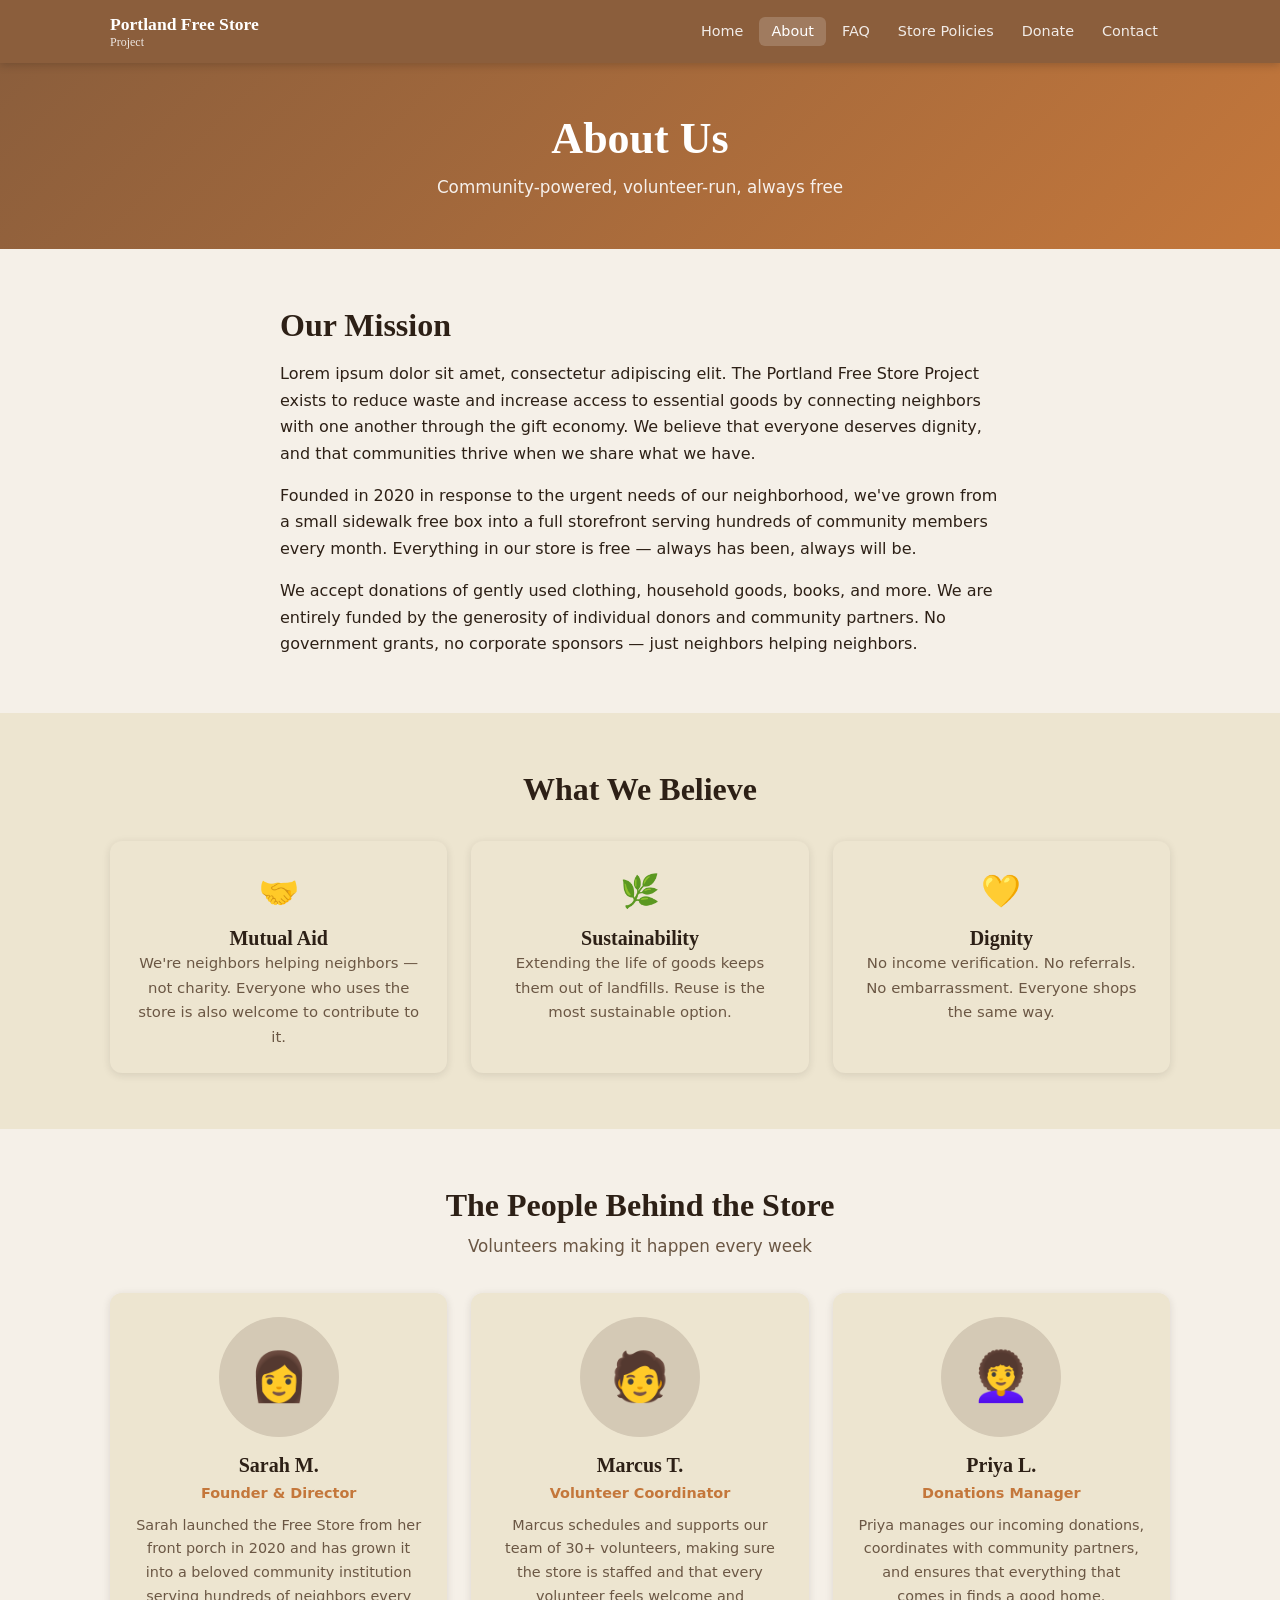
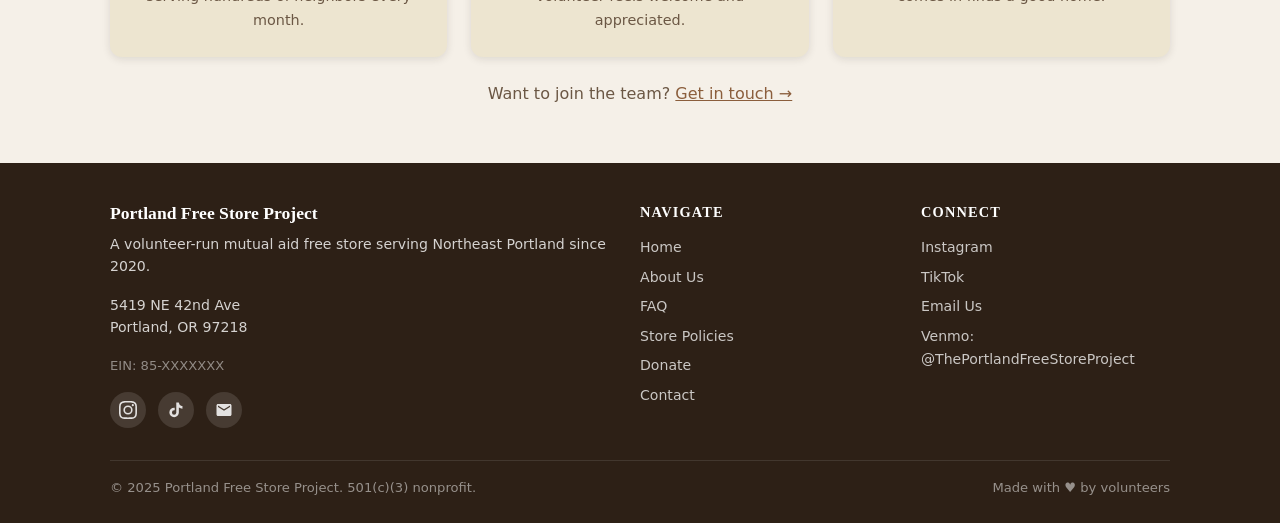
==== about.html @ 051ecac0 "Initial site mockup for Portland Free Store Project Earth tone redesign with carousel homepage, FAQ " ====
<!DOCTYPE html>
<html lang="en">
<head>
  <meta charset="UTF-8">
  <meta name="viewport" content="width=device-width, initial-scale=1.0">
  <title>About — Portland Free Store Project</title>
  <meta name="description" content="Learn about the Portland Free Store Project, our mission, and the volunteers who make it happen.">
  <link rel="stylesheet" href="css/style.css">
</head>
<body>

<a class="skip-link" href="#main">Skip to main content</a>

<nav class="site-nav" aria-label="Main navigation">
  <div class="nav-inner">
    <a href="index.html" class="nav-logo">
      Portland Free Store
      <span>Project</span>
    </a>
    <button class="nav-hamburger" aria-label="Toggle menu" aria-expanded="false">
      <span></span><span></span><span></span>
    </button>
    <ul class="nav-links" role="list">
      <li><a href="index.html">Home</a></li>
      <li><a href="about.html">About</a></li>
      <li><a href="faq.html">FAQ</a></li>
      <li><a href="store-policies.html">Store Policies</a></li>
      <li><a href="donate.html">Donate</a></li>
      <li><a href="contact.html">Contact</a></li>
    </ul>
  </div>
</nav>

<main id="main">

  <div class="page-hero">
    <div class="container">
      <h1>About Us</h1>
      <p>Community-powered, volunteer-run, always free</p>
    </div>
  </div>

  <!-- ─── Mission ──────────────────────────────────────── -->
  <section class="section">
    <div class="container" style="max-width:760px">
      <h2 style="margin-bottom:1rem">Our Mission</h2>
      <!-- TODO: Replace with mission statement -->
      <p>Lorem ipsum dolor sit amet, consectetur adipiscing elit. The Portland Free Store Project exists to reduce waste and increase access to essential goods by connecting neighbors with one another through the gift economy. We believe that everyone deserves dignity, and that communities thrive when we share what we have.</p>
      <p>Founded in 2020 in response to the urgent needs of our neighborhood, we've grown from a small sidewalk free box into a full storefront serving hundreds of community members every month. Everything in our store is free — always has been, always will be.</p>
      <p>We accept donations of gently used clothing, household goods, books, and more. We are entirely funded by the generosity of individual donors and community partners. No government grants, no corporate sponsors — just neighbors helping neighbors.</p>
      <!-- END TODO -->
    </div>
  </section>

  <!-- ─── Values ───────────────────────────────────────── -->
  <section class="section section-alt">
    <div class="container">
      <div class="section-heading">
        <h2>What We Believe</h2>
      </div>
      <div class="grid-3">
        <div class="card text-center">
          <div style="font-size:2rem;margin-bottom:0.5rem">🤝</div>
          <h3>Mutual Aid</h3>
          <p style="color:var(--color-muted);font-size:0.93rem">We're neighbors helping neighbors — not charity. Everyone who uses the store is also welcome to contribute to it.</p>
        </div>
        <div class="card text-center">
          <div style="font-size:2rem;margin-bottom:0.5rem">🌿</div>
          <h3>Sustainability</h3>
          <p style="color:var(--color-muted);font-size:0.93rem">Extending the life of goods keeps them out of landfills. Reuse is the most sustainable option.</p>
        </div>
        <div class="card text-center">
          <div style="font-size:2rem;margin-bottom:0.5rem">💛</div>
          <h3>Dignity</h3>
          <p style="color:var(--color-muted);font-size:0.93rem">No income verification. No referrals. No embarrassment. Everyone shops the same way.</p>
        </div>
      </div>
    </div>
  </section>

  <!-- ─── Team ──────────────────────────────────────────── -->
  <section class="section">
    <div class="container">
      <div class="section-heading">
        <h2>The People Behind the Store</h2>
        <p>Volunteers making it happen every week</p>
      </div>
      <div class="grid-3">

        <div class="card team-card">
          <div class="team-photo" aria-hidden="true">👩</div>
          <h3>Sarah M.</h3>
          <p class="role">Founder & Director</p>
          <p>Sarah launched the Free Store from her front porch in 2020 and has grown it into a beloved community institution serving hundreds of neighbors every month.</p>
        </div>

        <div class="card team-card">
          <div class="team-photo" aria-hidden="true">🧑</div>
          <h3>Marcus T.</h3>
          <p class="role">Volunteer Coordinator</p>
          <p>Marcus schedules and supports our team of 30+ volunteers, making sure the store is staffed and that every volunteer feels welcome and appreciated.</p>
        </div>

        <div class="card team-card">
          <div class="team-photo" aria-hidden="true">👩‍🦱</div>
          <h3>Priya L.</h3>
          <p class="role">Donations Manager</p>
          <p>Priya manages our incoming donations, coordinates with community partners, and ensures that everything that comes in finds a good home.</p>
        </div>

      </div>
      <p class="text-center text-muted mt-3">Want to join the team? <a href="contact.html">Get in touch →</a></p>
    </div>
  </section>

</main>

<footer class="site-footer">
  <div class="container">
    <div class="footer-inner">
      <div class="footer-brand">
        <h3>Portland Free Store Project</h3>
        <p>A volunteer-run mutual aid free store serving Northeast Portland since 2020.</p>
        <p style="margin-top:0.5rem">5419 NE 42nd Ave<br>Portland, OR 97218</p>
        <p style="margin-top:0.5rem;font-size:0.82rem;opacity:0.6">EIN: 85-XXXXXXX</p>
        <div class="footer-social">
          <a href="https://www.instagram.com/theportlandfreestoreproject/" target="_blank" rel="noopener" aria-label="Instagram">
            <svg width="18" height="18" viewBox="0 0 24 24" fill="currentColor"><path d="M12 2.163c3.204 0 3.584.012 4.85.07 3.252.148 4.771 1.691 4.919 4.919.058 1.265.069 1.645.069 4.849 0 3.205-.012 3.584-.069 4.849-.149 3.225-1.664 4.771-4.919 4.919-1.266.058-1.644.07-4.85.07-3.204 0-3.584-.012-4.849-.07-3.26-.149-4.771-1.699-4.919-4.92-.058-1.265-.07-1.644-.07-4.849 0-3.204.013-3.583.07-4.849.149-3.227 1.664-4.771 4.919-4.919 1.266-.057 1.645-.069 4.849-.069zM12 0C8.741 0 8.333.014 7.053.072 2.695.272.273 2.69.073 7.052.014 8.333 0 8.741 0 12c0 3.259.014 3.668.072 4.948.2 4.358 2.618 6.78 6.98 6.98C8.333 23.986 8.741 24 12 24c3.259 0 3.668-.014 4.948-.072 4.354-.2 6.782-2.618 6.979-6.98.059-1.28.073-1.689.073-4.948 0-3.259-.014-3.667-.072-4.947-.196-4.354-2.617-6.78-6.979-6.98C15.668.014 15.259 0 12 0zm0 5.838a6.162 6.162 0 1 0 0 12.324 6.162 6.162 0 0 0 0-12.324zM12 16a4 4 0 1 1 0-8 4 4 0 0 1 0 8zm6.406-11.845a1.44 1.44 0 1 0 0 2.881 1.44 1.44 0 0 0 0-2.881z"/></svg>
          </a>
          <a href="https://www.tiktok.com/@theportlandfreestoreproject" target="_blank" rel="noopener" aria-label="TikTok">
            <svg width="18" height="18" viewBox="0 0 24 24" fill="currentColor"><path d="M19.59 6.69a4.83 4.83 0 0 1-3.77-4.25V2h-3.45v13.67a2.89 2.89 0 0 1-2.88 2.5 2.89 2.89 0 0 1-2.89-2.89 2.89 2.89 0 0 1 2.89-2.89c.28 0 .54.04.79.1V9.01a6.33 6.33 0 0 0-.79-.05 6.34 6.34 0 0 0-6.34 6.34 6.34 6.34 0 0 0 6.34 6.34 6.34 6.34 0 0 0 6.33-6.34V8.69a8.18 8.18 0 0 0 4.78 1.52V6.78a4.85 4.85 0 0 1-1.01-.09z"/></svg>
          </a>
          <a href="mailto:portlandfreestoreproject@gmail.com" aria-label="Email us">
            <svg width="18" height="18" viewBox="0 0 24 24" fill="currentColor"><path d="M20 4H4c-1.1 0-2 .9-2 2v12c0 1.1.9 2 2 2h16c1.1 0 2-.9 2-2V6c0-1.1-.9-2-2-2zm0 4l-8 5-8-5V6l8 5 8-5v2z"/></svg>
          </a>
        </div>
      </div>
      <div class="footer-col">
        <h4>Navigate</h4>
        <a href="index.html">Home</a>
        <a href="about.html">About Us</a>
        <a href="faq.html">FAQ</a>
        <a href="store-policies.html">Store Policies</a>
        <a href="donate.html">Donate</a>
        <a href="contact.html">Contact</a>
      </div>
      <div class="footer-col">
        <h4>Connect</h4>
        <a href="https://www.instagram.com/theportlandfreestoreproject/" target="_blank" rel="noopener">Instagram</a>
        <a href="https://www.tiktok.com/@theportlandfreestoreproject" target="_blank" rel="noopener">TikTok</a>
        <a href="mailto:portlandfreestoreproject@gmail.com">Email Us</a>
        <a href="donate.html">Venmo: @ThePortlandFreeStoreProject</a>
      </div>
    </div>
    <div class="footer-bottom">
      <span>© 2025 Portland Free Store Project. 501(c)(3) nonprofit.</span>
      <span>Made with ♥ by volunteers</span>
    </div>
  </div>
</footer>

<script src="js/main.js"></script>
</body>
</html>
---- css/style.css ----
/* ============================================================
   Portland Free Store — Design System
   Earth tone palette, mobile-first, no framework
   ============================================================ */

:root {
  --color-bg:      #f5f0e8;
  --color-surface: #ede5d0;
  --color-primary: #8b5e3c;
  --color-accent:  #c4773b;
  --color-text:    #2d2016;
  --color-muted:   #6b5744;
  --color-sage:    #7a8c6e;
  --color-sage-light: #a8b89a;
  --color-border:  #d4c9b5;

  --font-body: Georgia, 'Times New Roman', serif;
  --font-sans: system-ui, -apple-system, 'Segoe UI', sans-serif;

  --radius: 6px;
  --radius-lg: 12px;
  --shadow: 0 2px 8px rgba(45,32,22,0.12);
  --shadow-lg: 0 4px 20px rgba(45,32,22,0.18);

  --container: 1100px;
  --gap: 1.5rem;
}

/* ─── Reset ─────────────────────────────────────────────── */
*, *::before, *::after { box-sizing: border-box; margin: 0; padding: 0; }
html { font-size: 16px; scroll-behavior: smooth; }
body {
  font-family: var(--font-sans);
  background: var(--color-bg);
  color: var(--color-text);
  line-height: 1.65;
  min-height: 100vh;
  display: flex;
  flex-direction: column;
}
img { max-width: 100%; display: block; }
a { color: var(--color-primary); text-decoration: underline; }
a:hover { color: var(--color-accent); }
ul { list-style: none; }

/* ─── Layout ─────────────────────────────────────────────── */
.container {
  width: 100%;
  max-width: var(--container);
  margin-inline: auto;
  padding-inline: 1.25rem;
}
.grid-2 { display: grid; gap: var(--gap); }
.grid-3 { display: grid; gap: var(--gap); }
@media (min-width: 768px) {
  .grid-2 { grid-template-columns: 1fr 1fr; }
  .grid-3 { grid-template-columns: repeat(3, 1fr); }
}

main { flex: 1; }

/* ─── Typography ─────────────────────────────────────────── */
h1, h2, h3, h4 {
  font-family: var(--font-body);
  font-weight: 700;
  line-height: 1.25;
  color: var(--color-text);
}
h1 { font-size: clamp(1.9rem, 4vw, 2.75rem); }
h2 { font-size: clamp(1.4rem, 3vw, 2rem); }
h3 { font-size: 1.25rem; }
h4 { font-size: 1.05rem; }
p { margin-bottom: 1rem; }
p:last-child { margin-bottom: 0; }

.section-heading {
  text-align: center;
  margin-bottom: 2rem;
}
.section-heading h2 { margin-bottom: 0.5rem; }
.section-heading p  { color: var(--color-muted); font-size: 1.05rem; }

/* ─── Buttons ────────────────────────────────────────────── */
.btn {
  display: inline-block;
  padding: 0.65rem 1.5rem;
  border-radius: var(--radius);
  font-family: var(--font-sans);
  font-size: 0.95rem;
  font-weight: 600;
  text-decoration: none;
  cursor: pointer;
  border: 2px solid transparent;
  transition: background 0.2s, color 0.2s, border-color 0.2s;
}
.btn-primary {
  background: var(--color-primary);
  color: #fff;
}
.btn-primary:hover {
  background: var(--color-accent);
  color: #fff;
}
.btn-outline {
  background: transparent;
  color: var(--color-primary);
  border-color: var(--color-primary);
}
.btn-outline:hover {
  background: var(--color-primary);
  color: #fff;
}
.btn-sage {
  background: var(--color-sage);
  color: #fff;
}
.btn-sage:hover {
  background: #5e6e55;
  color: #fff;
}

/* ─── Card ───────────────────────────────────────────────── */
.card {
  background: var(--color-surface);
  border-radius: var(--radius-lg);
  padding: 1.5rem;
  box-shadow: var(--shadow);
}

/* ─── Section spacing ────────────────────────────────────── */
.section { padding: 3.5rem 0; }
.section-alt { background: var(--color-surface); }

/* ─── Navigation ─────────────────────────────────────────── */
.site-nav {
  background: var(--color-primary);
  position: sticky;
  top: 0;
  z-index: 100;
  box-shadow: 0 2px 8px rgba(45,32,22,0.25);
}
.nav-inner {
  display: flex;
  align-items: center;
  justify-content: space-between;
  padding: 0.85rem 1.25rem;
  max-width: var(--container);
  margin-inline: auto;
}
.nav-logo {
  font-family: var(--font-body);
  font-size: 1.1rem;
  font-weight: 700;
  color: #fff;
  text-decoration: none;
  line-height: 1.2;
}
.nav-logo span { display: block; font-size: 0.75rem; font-weight: 400; opacity: 0.85; }
.nav-links {
  display: flex;
  gap: 0.25rem;
  align-items: center;
}
.nav-links a {
  color: rgba(255,255,255,0.88);
  text-decoration: none;
  padding: 0.4rem 0.75rem;
  border-radius: var(--radius);
  font-size: 0.9rem;
  transition: background 0.15s, color 0.15s;
}
.nav-links a:hover,
.nav-links a.active {
  background: rgba(255,255,255,0.18);
  color: #fff;
}
.nav-hamburger {
  display: none;
  background: none;
  border: none;
  cursor: pointer;
  padding: 0.25rem;
  flex-direction: column;
  gap: 5px;
}
.nav-hamburger span {
  display: block;
  width: 24px;
  height: 2px;
  background: #fff;
  border-radius: 2px;
  transition: transform 0.2s, opacity 0.2s;
}
.nav-hamburger.open span:nth-child(1) { transform: translateY(7px) rotate(45deg); }
.nav-hamburger.open span:nth-child(2) { opacity: 0; }
.nav-hamburger.open span:nth-child(3) { transform: translateY(-7px) rotate(-45deg); }

@media (max-width: 767px) {
  .nav-hamburger { display: flex; }
  .nav-links {
    display: none;
    flex-direction: column;
    align-items: flex-start;
    gap: 0;
    position: absolute;
    top: 100%;
    left: 0; right: 0;
    background: var(--color-primary);
    padding: 0.5rem 1.25rem 1rem;
    border-top: 1px solid rgba(255,255,255,0.15);
  }
  .nav-links.open { display: flex; }
  .nav-links a { padding: 0.6rem 0.75rem; width: 100%; }
}

/* ─── Hero Carousel ──────────────────────────────────────── */
.carousel {
  position: relative;
  overflow: hidden;
  background: var(--color-surface);
  min-height: 420px;
}
.carousel-track {
  display: flex;
  transition: transform 0.5s ease;
  height: 100%;
}
.carousel-slide {
  min-width: 100%;
  position: relative;
  min-height: 420px;
  display: flex;
  align-items: center;
  justify-content: center;
}
.carousel-slide .slide-bg {
  position: absolute;
  inset: 0;
  background-size: cover;
  background-position: center;
}
.carousel-slide .slide-content {
  position: relative;
  z-index: 2;
  text-align: center;
  padding: 2rem 1.5rem;
  max-width: 640px;
  color: #fff;
  text-shadow: 0 1px 4px rgba(0,0,0,0.5);
}
.carousel-slide .slide-content h1 { color: #fff; margin-bottom: 0.75rem; }
.carousel-slide .slide-content p  { font-size: 1.1rem; margin-bottom: 1.25rem; opacity: 0.95; }
.carousel-btn {
  position: absolute;
  top: 50%;
  transform: translateY(-50%);
  background: rgba(255,255,255,0.25);
  border: none;
  color: #fff;
  font-size: 1.5rem;
  width: 44px;
  height: 44px;
  border-radius: 50%;
  cursor: pointer;
  backdrop-filter: blur(4px);
  transition: background 0.2s;
  z-index: 10;
  display: flex;
  align-items: center;
  justify-content: center;
}
.carousel-btn:hover { background: rgba(255,255,255,0.45); }
.carousel-btn.prev { left: 1rem; }
.carousel-btn.next { right: 1rem; }
.carousel-dots {
  position: absolute;
  bottom: 1rem;
  left: 50%;
  transform: translateX(-50%);
  display: flex;
  gap: 0.5rem;
  z-index: 10;
}
.carousel-dot {
  width: 10px;
  height: 10px;
  border-radius: 50%;
  background: rgba(255,255,255,0.5);
  border: none;
  cursor: pointer;
  transition: background 0.2s, transform 0.2s;
}
.carousel-dot.active {
  background: #fff;
  transform: scale(1.2);
}

/* Slide background gradients (placeholder images) */
.slide-bg-1 { background: linear-gradient(135deg, #8b5e3c 0%, #c4773b 40%, #7a8c6e 100%); }
.slide-bg-2 { background: linear-gradient(135deg, #7a8c6e 0%, #8b5e3c 60%, #c4773b 100%); }
.slide-bg-3 { background: linear-gradient(135deg, #c4773b 0%, #6b5744 50%, #8b5e3c 100%); }
.slide-bg-4 { background: linear-gradient(135deg, #6b5744 0%, #7a8c6e 50%, #c4773b 100%); }

/* ─── Hours ──────────────────────────────────────────────── */
.hours-table { width: 100%; border-collapse: collapse; }
.hours-table tr:not(:last-child) td { border-bottom: 1px solid var(--color-border); }
.hours-table td { padding: 0.55rem 0; }
.hours-table td:last-child { text-align: right; font-weight: 600; color: var(--color-primary); }

/* ─── Email Signup ───────────────────────────────────────── */
.email-signup { text-align: center; }
.email-signup form {
  display: flex;
  gap: 0.5rem;
  max-width: 440px;
  margin: 1.25rem auto 0;
}
.email-signup input[type="email"] {
  flex: 1;
  padding: 0.65rem 1rem;
  border: 2px solid var(--color-border);
  border-radius: var(--radius);
  background: #fff;
  font-size: 0.95rem;
  color: var(--color-text);
}
.email-signup input[type="email"]:focus {
  outline: none;
  border-color: var(--color-primary);
}
@media (max-width: 480px) {
  .email-signup form { flex-direction: column; }
}

/* ─── Social Section ─────────────────────────────────────── */
.social-section { text-align: center; }
.social-embeds {
  display: grid;
  gap: var(--gap);
  margin-top: 2rem;
}
@media (min-width: 768px) {
  .social-embeds { grid-template-columns: 1fr 1fr; }
}
.social-embed-card {
  background: var(--color-surface);
  border-radius: var(--radius-lg);
  padding: 1.5rem;
  box-shadow: var(--shadow);
}
.social-embed-card h3 {
  display: flex;
  align-items: center;
  gap: 0.5rem;
  margin-bottom: 1rem;
}
.social-placeholder {
  background: var(--color-border);
  border-radius: var(--radius);
  min-height: 300px;
  display: flex;
  flex-direction: column;
  align-items: center;
  justify-content: center;
  gap: 0.75rem;
  color: var(--color-muted);
  font-size: 0.95rem;
}
.social-placeholder .icon { font-size: 2.5rem; }

/* ─── Team Cards ─────────────────────────────────────────── */
.team-card { text-align: center; }
.team-photo {
  width: 120px;
  height: 120px;
  border-radius: 50%;
  margin: 0 auto 1rem;
  background: var(--color-border);
  display: flex;
  align-items: center;
  justify-content: center;
  font-size: 3rem;
  overflow: hidden;
}
.team-card h3 { margin-bottom: 0.25rem; }
.team-card .role {
  color: var(--color-accent);
  font-size: 0.9rem;
  font-weight: 600;
  margin-bottom: 0.5rem;
}
.team-card p { font-size: 0.9rem; color: var(--color-muted); }

/* ─── FAQ Accordion ──────────────────────────────────────── */
.accordion-item {
  border: 1px solid var(--color-border);
  border-radius: var(--radius);
  margin-bottom: 0.5rem;
  overflow: hidden;
}
.accordion-trigger {
  width: 100%;
  display: flex;
  align-items: center;
  justify-content: space-between;
  padding: 1rem 1.25rem;
  background: var(--color-surface);
  border: none;
  cursor: pointer;
  font-size: 0.95rem;
  font-weight: 600;
  color: var(--color-text);
  text-align: left;
  gap: 1rem;
  transition: background 0.15s;
}
.accordion-trigger:hover { background: var(--color-border); }
.accordion-trigger[aria-expanded="true"] { background: var(--color-border); }
.accordion-icon {
  flex-shrink: 0;
  width: 20px;
  height: 20px;
  border-radius: 50%;
  background: var(--color-primary);
  color: #fff;
  font-size: 1rem;
  display: flex;
  align-items: center;
  justify-content: center;
  line-height: 1;
  transition: transform 0.2s;
}
.accordion-trigger[aria-expanded="true"] .accordion-icon { transform: rotate(45deg); }
.accordion-body {
  max-height: 0;
  overflow: hidden;
  transition: max-height 0.3s ease, padding 0.3s;
  background: #fff;
}
.accordion-body.open { max-height: 600px; }
.accordion-body-inner { padding: 1rem 1.25rem; font-size: 0.95rem; color: var(--color-muted); line-height: 1.7; }

/* ─── Donate / Thermometer ───────────────────────────────── */
.thermometer-widget {
  max-width: 480px;
  margin: 0 auto 2rem;
  text-align: center;
}
.thermo-labels {
  display: flex;
  justify-content: space-between;
  font-size: 0.85rem;
  color: var(--color-muted);
  margin-bottom: 0.5rem;
}
.thermo-track {
  background: var(--color-border);
  border-radius: 999px;
  height: 28px;
  overflow: hidden;
  position: relative;
}
.thermo-fill {
  height: 100%;
  border-radius: 999px;
  background: linear-gradient(90deg, var(--color-sage) 0%, var(--color-accent) 100%);
  width: 0%;
  transition: width 1.2s cubic-bezier(0.22,1,0.36,1);
}
.thermo-amount {
  font-size: 1.5rem;
  font-weight: 700;
  color: var(--color-primary);
  margin-top: 0.75rem;
}
.thermo-amount span { font-size: 0.9rem; color: var(--color-muted); font-weight: 400; }

.donation-amounts {
  display: flex;
  flex-wrap: wrap;
  gap: 0.5rem;
  justify-content: center;
  margin: 1.25rem 0;
}
.amount-btn {
  padding: 0.55rem 1.25rem;
  border: 2px solid var(--color-border);
  border-radius: var(--radius);
  background: #fff;
  font-size: 0.95rem;
  font-weight: 600;
  cursor: pointer;
  color: var(--color-text);
  transition: border-color 0.15s, background 0.15s;
}
.amount-btn:hover,
.amount-btn.selected {
  border-color: var(--color-primary);
  background: var(--color-surface);
  color: var(--color-primary);
}
.frequency-toggle {
  display: flex;
  border: 2px solid var(--color-border);
  border-radius: var(--radius);
  overflow: hidden;
  width: fit-content;
  margin: 0 auto 1.5rem;
}
.freq-btn {
  padding: 0.5rem 1.25rem;
  border: none;
  background: #fff;
  font-size: 0.9rem;
  cursor: pointer;
  color: var(--color-muted);
  transition: background 0.15s, color 0.15s;
}
.freq-btn.active {
  background: var(--color-primary);
  color: #fff;
}

.venmo-box {
  background: var(--color-surface);
  border: 2px solid var(--color-border);
  border-radius: var(--radius-lg);
  padding: 1.25rem;
  text-align: center;
  margin-bottom: 1.5rem;
}
.venmo-handle {
  font-size: 1.4rem;
  font-weight: 700;
  color: var(--color-primary);
  font-family: var(--font-body);
}

/* ─── Contact Form ───────────────────────────────────────── */
.contact-form { max-width: 560px; }
.form-group { margin-bottom: 1.25rem; }
.form-group label {
  display: block;
  font-size: 0.9rem;
  font-weight: 600;
  margin-bottom: 0.35rem;
  color: var(--color-text);
}
.form-group input,
.form-group textarea {
  width: 100%;
  padding: 0.7rem 1rem;
  border: 2px solid var(--color-border);
  border-radius: var(--radius);
  background: #fff;
  font-size: 0.95rem;
  color: var(--color-text);
  font-family: var(--font-sans);
  transition: border-color 0.15s;
}
.form-group input:focus,
.form-group textarea:focus {
  outline: none;
  border-color: var(--color-primary);
}
.form-group textarea { min-height: 140px; resize: vertical; }
.map-embed {
  border-radius: var(--radius-lg);
  overflow: hidden;
  box-shadow: var(--shadow);
}
.map-embed iframe { display: block; width: 100%; height: 300px; border: 0; }

/* ─── Store Policies ─────────────────────────────────────── */
.policy-section { margin-bottom: 2rem; }
.policy-section h3 {
  color: var(--color-primary);
  margin-bottom: 0.75rem;
  padding-bottom: 0.5rem;
  border-bottom: 2px solid var(--color-border);
}
.policy-list {
  list-style: disc;
  padding-left: 1.5rem;
}
.policy-list li { margin-bottom: 0.4rem; font-size: 0.95rem; line-height: 1.6; }

/* ─── Footer ─────────────────────────────────────────────── */
.site-footer {
  background: var(--color-text);
  color: rgba(255,255,255,0.8);
  padding: 2.5rem 0 1.5rem;
  margin-top: auto;
}
.footer-inner {
  display: grid;
  gap: 2rem;
}
@media (min-width: 768px) {
  .footer-inner { grid-template-columns: 2fr 1fr 1fr; }
}
.footer-brand h3 {
  color: #fff;
  font-size: 1.1rem;
  margin-bottom: 0.5rem;
}
.footer-brand p { font-size: 0.88rem; line-height: 1.6; }
.footer-col h4 {
  color: #fff;
  font-size: 0.9rem;
  text-transform: uppercase;
  letter-spacing: 0.08em;
  margin-bottom: 0.75rem;
}
.footer-col a {
  display: block;
  color: rgba(255,255,255,0.75);
  text-decoration: none;
  font-size: 0.88rem;
  padding: 0.2rem 0;
  transition: color 0.15s;
}
.footer-col a:hover { color: #fff; }
.footer-social {
  display: flex;
  gap: 0.75rem;
  margin-top: 1rem;
}
.footer-social a {
  display: flex;
  align-items: center;
  justify-content: center;
  width: 36px;
  height: 36px;
  border-radius: 50%;
  background: rgba(255,255,255,0.12);
  color: rgba(255,255,255,0.85);
  text-decoration: none;
  font-size: 1rem;
  transition: background 0.2s;
}
.footer-social a:hover { background: rgba(255,255,255,0.28); color: #fff; }
.footer-bottom {
  margin-top: 2rem;
  padding-top: 1rem;
  border-top: 1px solid rgba(255,255,255,0.1);
  display: flex;
  flex-wrap: wrap;
  gap: 0.5rem;
  justify-content: space-between;
  font-size: 0.82rem;
  color: rgba(255,255,255,0.5);
}

/* ─── Page hero (inner pages) ────────────────────────────── */
.page-hero {
  background: linear-gradient(135deg, var(--color-primary) 0%, var(--color-accent) 100%);
  color: #fff;
  padding: 3rem 0;
  text-align: center;
}
.page-hero h1 { color: #fff; margin-bottom: 0.5rem; }
.page-hero p  { opacity: 0.9; font-size: 1.05rem; }

/* ─── Utility ────────────────────────────────────────────── */
.text-center { text-align: center; }
.text-muted   { color: var(--color-muted); }
.mt-1 { margin-top: 0.5rem; }
.mt-2 { margin-top: 1rem; }
.mt-3 { margin-top: 1.5rem; }
.mb-2 { margin-bottom: 1rem; }
.mb-3 { margin-bottom: 1.5rem; }
.gap-btns { display: flex; flex-wrap: wrap; gap: 0.75rem; justify-content: center; }

.notice {
  background: #fff8e8;
  border: 1px solid #e6c87a;
  border-radius: var(--radius);
  padding: 0.85rem 1rem;
  font-size: 0.88rem;
  color: #7a5e1a;
}

/* Skip link for accessibility */
.skip-link {
  position: absolute;
  left: -9999px;
  top: 0;
  background: var(--color-primary);
  color: #fff;
  padding: 0.5rem 1rem;
  z-index: 9999;
  border-radius: 0 0 var(--radius) 0;
}
.skip-link:focus { left: 0; }
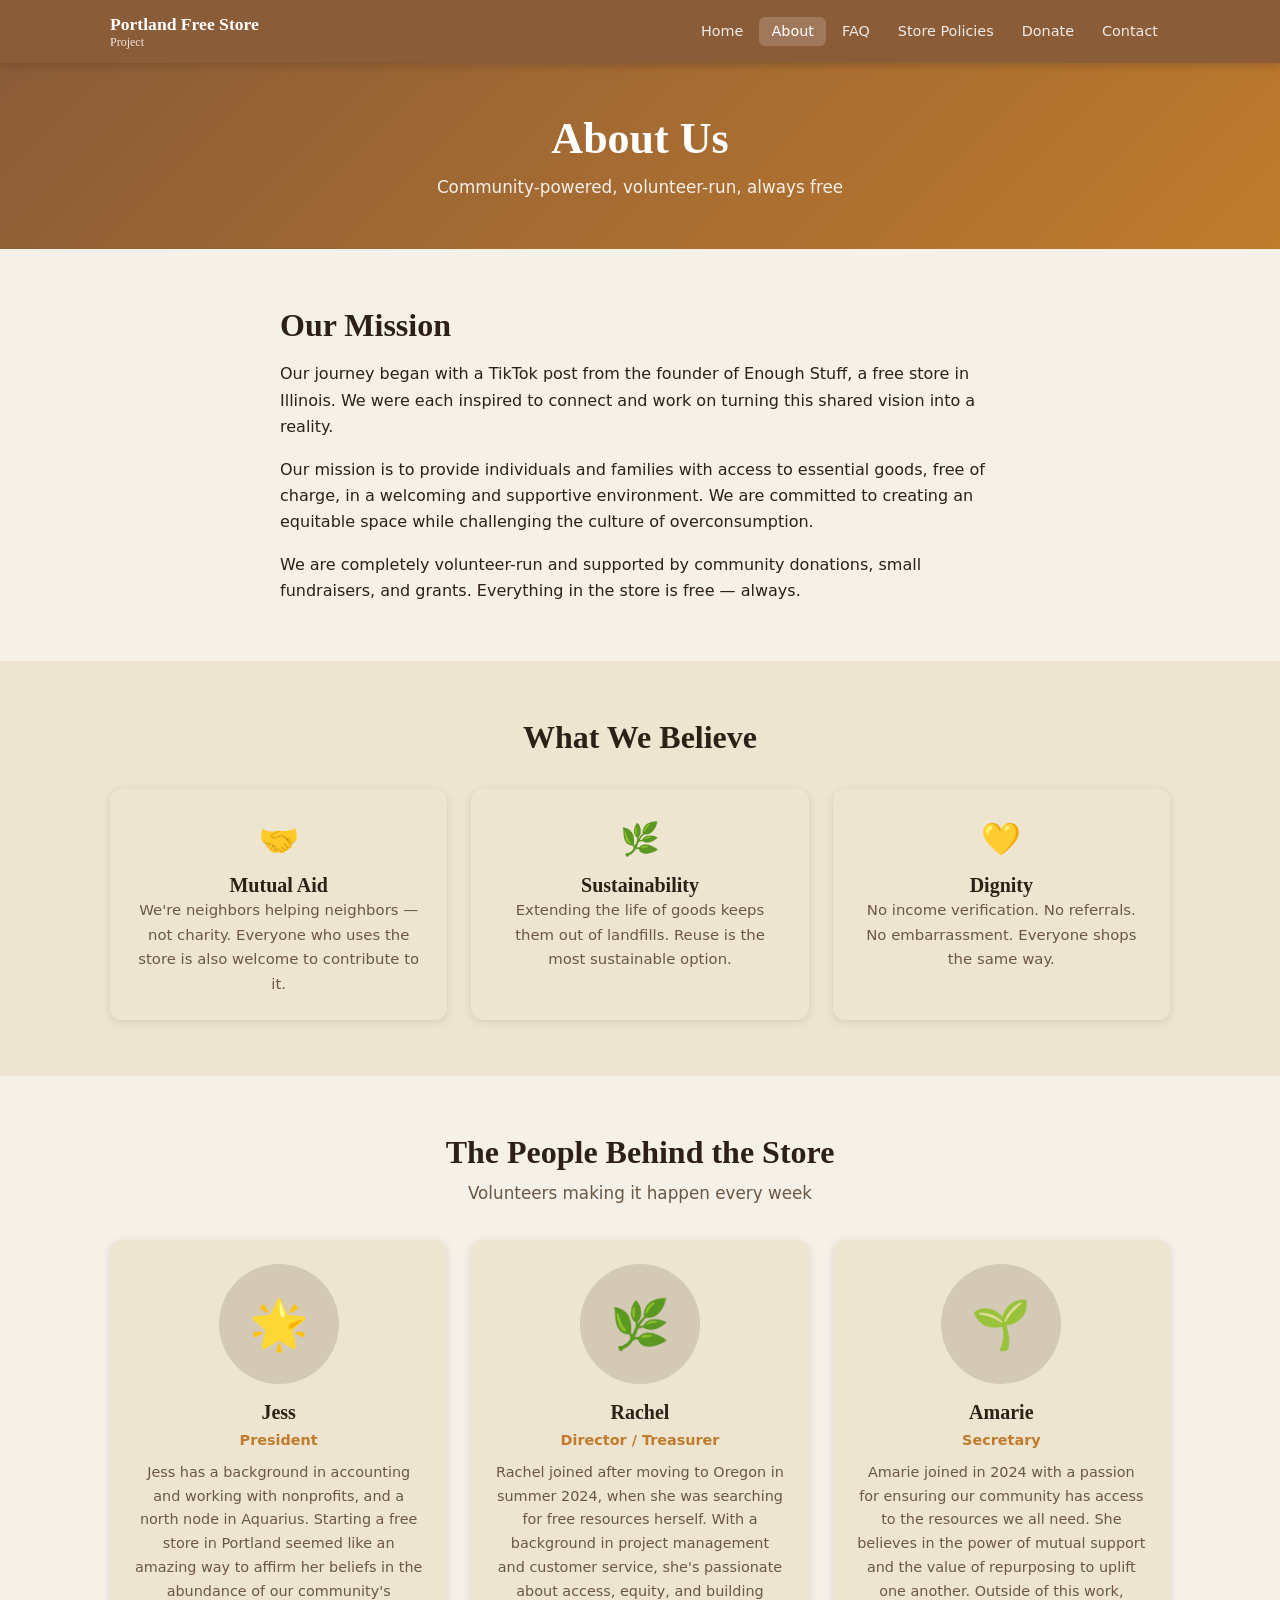
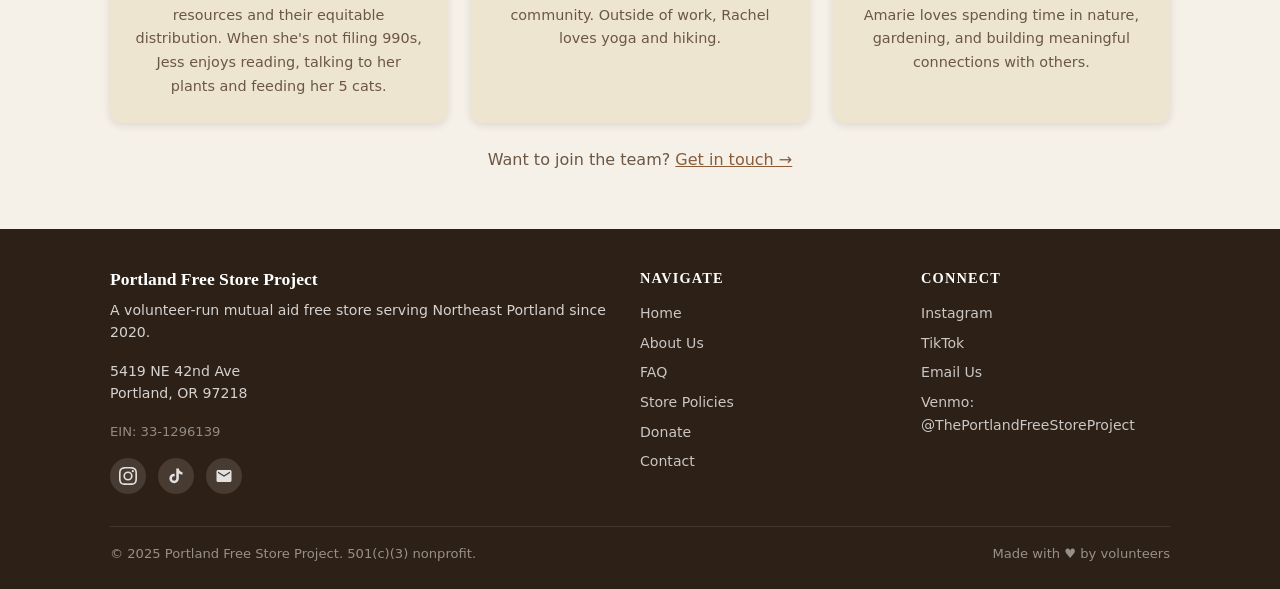
==== commit fc834d0e: "Populate real content from portlandfreestoreproject.org - Real team: Jess (President), Rachel (Direc" ====
--- a/about.html
+++ b/about.html
@@ -44,11 +44,9 @@
   <section class="section">
     <div class="container" style="max-width:760px">
       <h2 style="margin-bottom:1rem">Our Mission</h2>
-      <!-- TODO: Replace with mission statement -->
-      <p>Lorem ipsum dolor sit amet, consectetur adipiscing elit. The Portland Free Store Project exists to reduce waste and increase access to essential goods by connecting neighbors with one another through the gift economy. We believe that everyone deserves dignity, and that communities thrive when we share what we have.</p>
-      <p>Founded in 2020 in response to the urgent needs of our neighborhood, we've grown from a small sidewalk free box into a full storefront serving hundreds of community members every month. Everything in our store is free — always has been, always will be.</p>
-      <p>We accept donations of gently used clothing, household goods, books, and more. We are entirely funded by the generosity of individual donors and community partners. No government grants, no corporate sponsors — just neighbors helping neighbors.</p>
-      <!-- END TODO -->
+      <p>Our journey began with a TikTok post from the founder of Enough Stuff, a free store in Illinois. We were each inspired to connect and work on turning this shared vision into a reality.</p>
+      <p>Our mission is to provide individuals and families with access to essential goods, free of charge, in a welcoming and supportive environment. We are committed to creating an equitable space while challenging the culture of overconsumption.</p>
+      <p>We are completely volunteer-run and supported by community donations, small fundraisers, and grants. Everything in the store is free — always.</p>
     </div>
   </section>
 
@@ -88,24 +86,24 @@
       <div class="grid-3">
 
         <div class="card team-card">
-          <div class="team-photo" aria-hidden="true">👩</div>
-          <h3>Sarah M.</h3>
-          <p class="role">Founder & Director</p>
-          <p>Sarah launched the Free Store from her front porch in 2020 and has grown it into a beloved community institution serving hundreds of neighbors every month.</p>
+          <div class="team-photo" aria-hidden="true">🌟</div>
+          <h3>Jess</h3>
+          <p class="role">President</p>
+          <p>Jess has a background in accounting and working with nonprofits, and a north node in Aquarius. Starting a free store in Portland seemed like an amazing way to affirm her beliefs in the abundance of our community's resources and their equitable distribution. When she's not filing 990s, Jess enjoys reading, talking to her plants and feeding her 5 cats.</p>
         </div>
 
         <div class="card team-card">
-          <div class="team-photo" aria-hidden="true">🧑</div>
-          <h3>Marcus T.</h3>
-          <p class="role">Volunteer Coordinator</p>
-          <p>Marcus schedules and supports our team of 30+ volunteers, making sure the store is staffed and that every volunteer feels welcome and appreciated.</p>
+          <div class="team-photo" aria-hidden="true">🌿</div>
+          <h3>Rachel</h3>
+          <p class="role">Director / Treasurer</p>
+          <p>Rachel joined after moving to Oregon in summer 2024, when she was searching for free resources herself. With a background in project management and customer service, she's passionate about access, equity, and building community. Outside of work, Rachel loves yoga and hiking.</p>
         </div>
 
         <div class="card team-card">
-          <div class="team-photo" aria-hidden="true">👩‍🦱</div>
-          <h3>Priya L.</h3>
-          <p class="role">Donations Manager</p>
-          <p>Priya manages our incoming donations, coordinates with community partners, and ensures that everything that comes in finds a good home.</p>
+          <div class="team-photo" aria-hidden="true">🌱</div>
+          <h3>Amarie</h3>
+          <p class="role">Secretary</p>
+          <p>Amarie joined in 2024 with a passion for ensuring our community has access to the resources we all need. She believes in the power of mutual support and the value of repurposing to uplift one another. Outside of this work, Amarie loves spending time in nature, gardening, and building meaningful connections with others.</p>
         </div>
 
       </div>
@@ -122,7 +120,7 @@
         <h3>Portland Free Store Project</h3>
         <p>A volunteer-run mutual aid free store serving Northeast Portland since 2020.</p>
         <p style="margin-top:0.5rem">5419 NE 42nd Ave<br>Portland, OR 97218</p>
-        <p style="margin-top:0.5rem;font-size:0.82rem;opacity:0.6">EIN: 85-XXXXXXX</p>
+        <p style="margin-top:0.5rem;font-size:0.82rem;opacity:0.6">EIN: 33-1296139</p>
         <div class="footer-social">
           <a href="https://www.instagram.com/theportlandfreestoreproject/" target="_blank" rel="noopener" aria-label="Instagram">
             <svg width="18" height="18" viewBox="0 0 24 24" fill="currentColor"><path d="M12 2.163c3.204 0 3.584.012 4.85.07 3.252.148 4.771 1.691 4.919 4.919.058 1.265.069 1.645.069 4.849 0 3.205-.012 3.584-.069 4.849-.149 3.225-1.664 4.771-4.919 4.919-1.266.058-1.644.07-4.85.07-3.204 0-3.584-.012-4.849-.07-3.26-.149-4.771-1.699-4.919-4.92-.058-1.265-.07-1.644-.07-4.849 0-3.204.013-3.583.07-4.849.149-3.227 1.664-4.771 4.919-4.919 1.266-.057 1.645-.069 4.849-.069zM12 0C8.741 0 8.333.014 7.053.072 2.695.272.273 2.69.073 7.052.014 8.333 0 8.741 0 12c0 3.259.014 3.668.072 4.948.2 4.358 2.618 6.78 6.98 6.98C8.333 23.986 8.741 24 12 24c3.259 0 3.668-.014 4.948-.072 4.354-.2 6.782-2.618 6.979-6.98.059-1.28.073-1.689.073-4.948 0-3.259-.014-3.667-.072-4.947-.196-4.354-2.617-6.78-6.979-6.98C15.668.014 15.259 0 12 0zm0 5.838a6.162 6.162 0 1 0 0 12.324 6.162 6.162 0 0 0 0-12.324zM12 16a4 4 0 1 1 0-8 4 4 0 0 1 0 8zm6.406-11.845a1.44 1.44 0 1 0 0 2.881 1.44 1.44 0 0 0 0-2.881z"/></svg>
@@ -130,7 +128,7 @@
           <a href="https://www.tiktok.com/@theportlandfreestoreproject" target="_blank" rel="noopener" aria-label="TikTok">
             <svg width="18" height="18" viewBox="0 0 24 24" fill="currentColor"><path d="M19.59 6.69a4.83 4.83 0 0 1-3.77-4.25V2h-3.45v13.67a2.89 2.89 0 0 1-2.88 2.5 2.89 2.89 0 0 1-2.89-2.89 2.89 2.89 0 0 1 2.89-2.89c.28 0 .54.04.79.1V9.01a6.33 6.33 0 0 0-.79-.05 6.34 6.34 0 0 0-6.34 6.34 6.34 6.34 0 0 0 6.34 6.34 6.34 6.34 0 0 0 6.33-6.34V8.69a8.18 8.18 0 0 0 4.78 1.52V6.78a4.85 4.85 0 0 1-1.01-.09z"/></svg>
           </a>
-          <a href="mailto:portlandfreestoreproject@gmail.com" aria-label="Email us">
+          <a href="mailto:portlandfreestore@gmail.com" aria-label="Email us">
             <svg width="18" height="18" viewBox="0 0 24 24" fill="currentColor"><path d="M20 4H4c-1.1 0-2 .9-2 2v12c0 1.1.9 2 2 2h16c1.1 0 2-.9 2-2V6c0-1.1-.9-2-2-2zm0 4l-8 5-8-5V6l8 5 8-5v2z"/></svg>
           </a>
         </div>
@@ -148,7 +146,7 @@
         <h4>Connect</h4>
         <a href="https://www.instagram.com/theportlandfreestoreproject/" target="_blank" rel="noopener">Instagram</a>
         <a href="https://www.tiktok.com/@theportlandfreestoreproject" target="_blank" rel="noopener">TikTok</a>
-        <a href="mailto:portlandfreestoreproject@gmail.com">Email Us</a>
+        <a href="mailto:portlandfreestore@gmail.com">Email Us</a>
         <a href="donate.html">Venmo: @ThePortlandFreeStoreProject</a>
       </div>
     </div>
--- a/css/style.css
+++ b/css/style.css
@@ -4,14 +4,15 @@
    ============================================================ */
 
 :root {
-  --color-bg:      #f5f0e8;
-  --color-surface: #ede5d0;
-  --color-primary: #8b5e3c;
-  --color-accent:  #c4773b;
-  --color-text:    #2d2016;
-  --color-muted:   #6b5744;
-  --color-sage:    #7a8c6e;
-  --color-sage-light: #a8b89a;
+  /* Palette aligned with logo: gold/amber ring + teal hands, earth tone base */
+  --color-bg:      #f5f0e8;   /* warm off-white */
+  --color-surface: #ede5d0;   /* tan card background */
+  --color-primary: #8b5c38;   /* warm brown (nav, buttons) */
+  --color-accent:  #c07b2c;   /* golden amber — echoes the logo's outer ring */
+  --color-text:    #2d2016;   /* dark brown body text */
+  --color-muted:   #6b5744;   /* secondary text */
+  --color-sage:    #4e8882;   /* teal — echoes the logo's handshake icon */
+  --color-sage-light: #7db5b0;
   --color-border:  #d4c9b5;
 
   --font-body: Georgia, 'Times New Roman', serif;
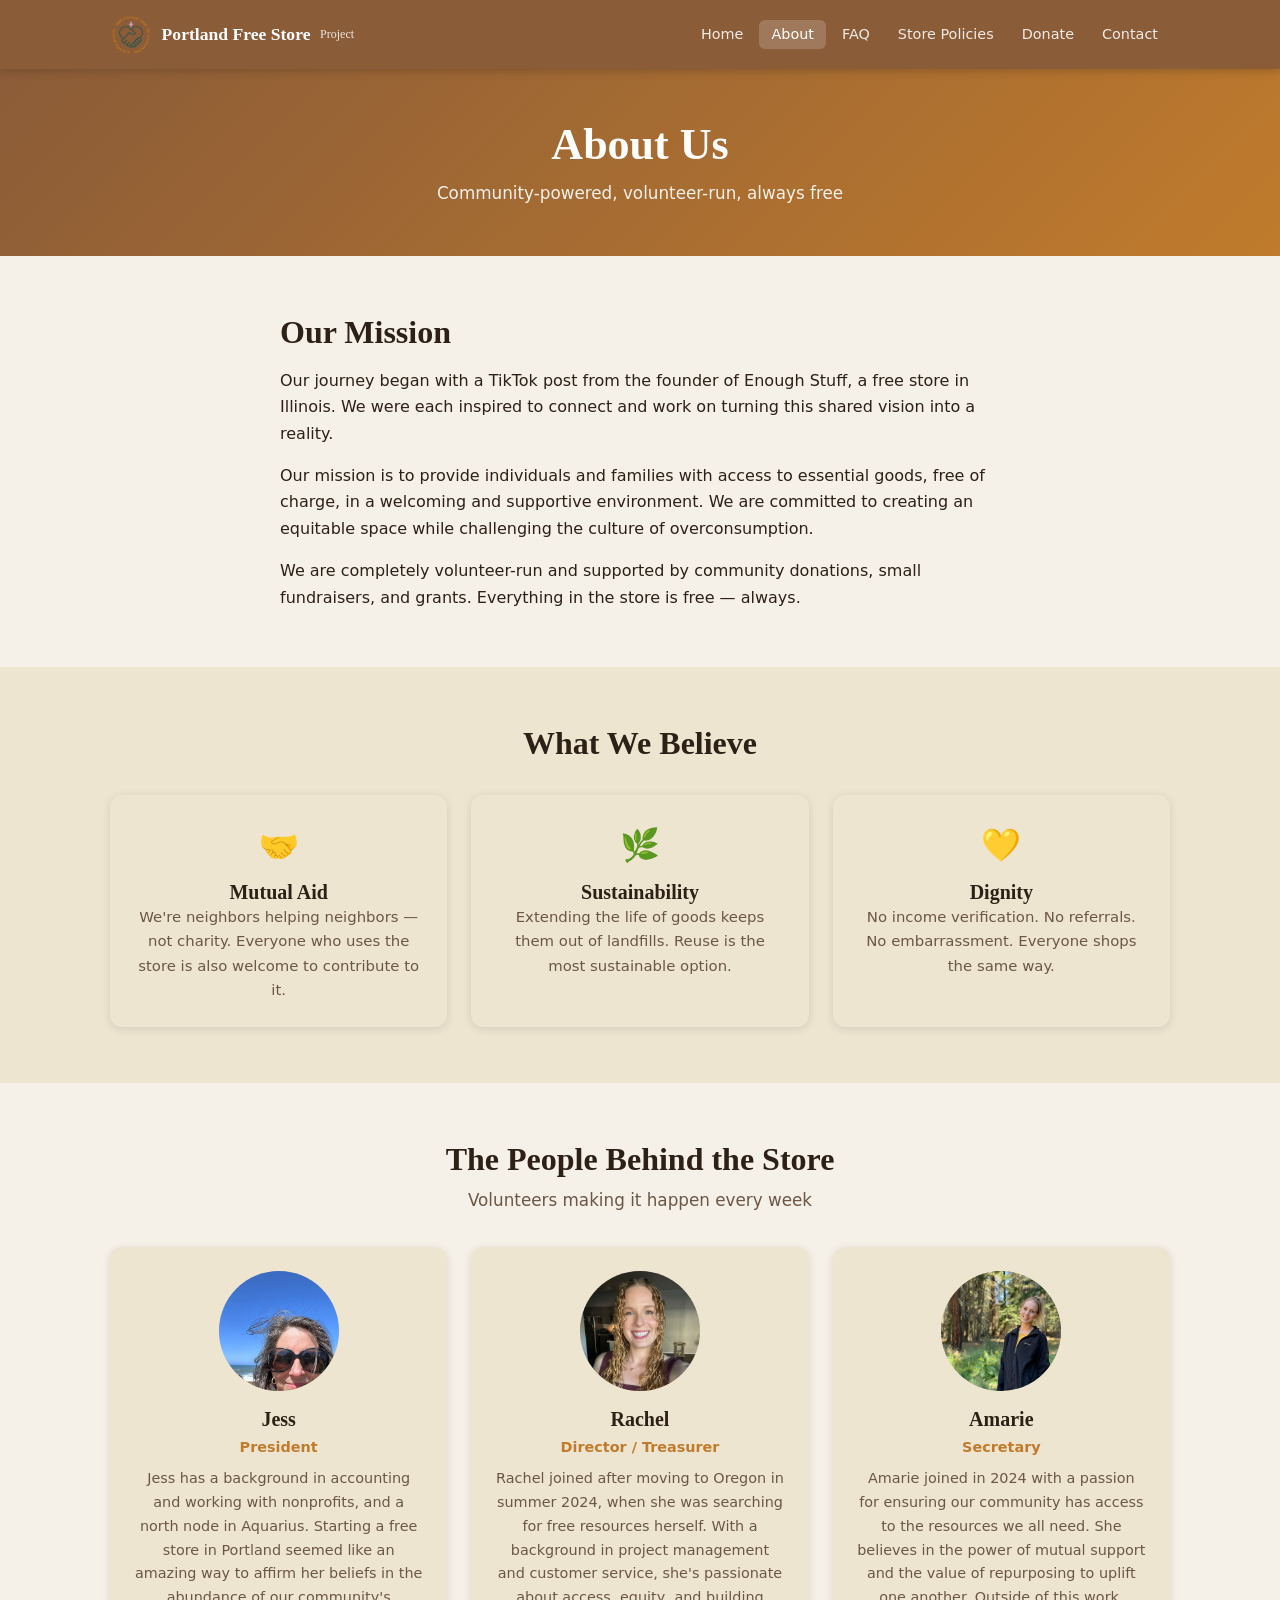
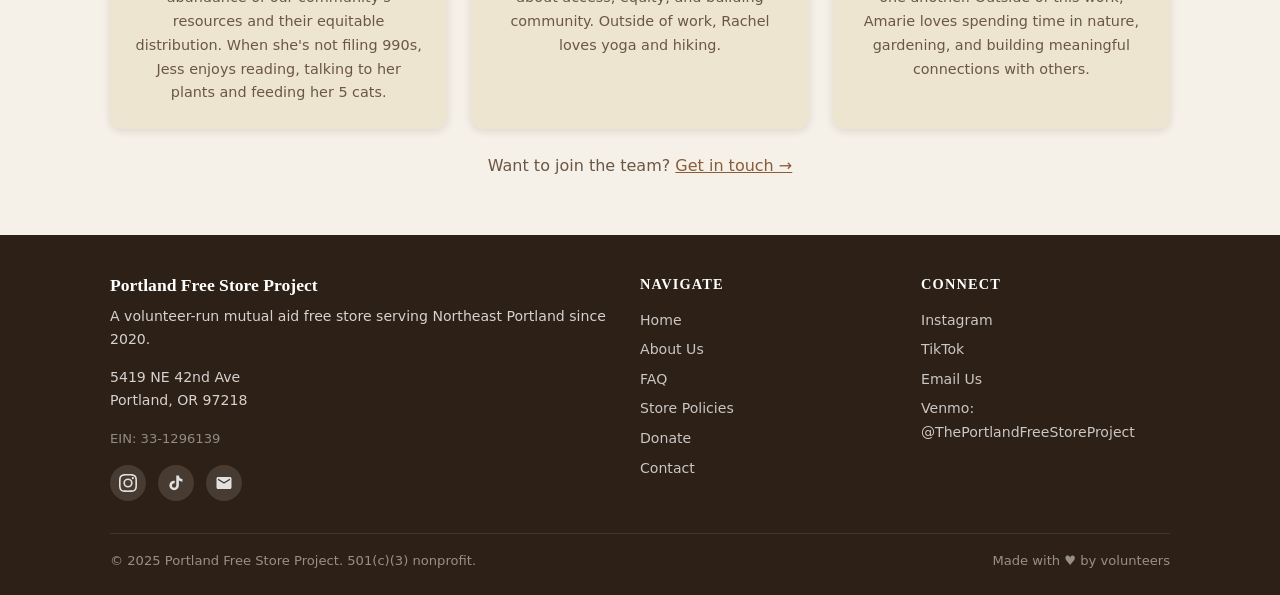
==== commit 0775d0af: "Add real photos and fix hours to match July 2026 sign Images downloaded from portlandfreestoreprojec" ====
--- a/about.html
+++ b/about.html
@@ -14,6 +14,7 @@
 <nav class="site-nav" aria-label="Main navigation">
   <div class="nav-inner">
     <a href="index.html" class="nav-logo">
+      <img src="images/logo.png" alt="">
       Portland Free Store
       <span>Project</span>
     </a>
@@ -86,21 +87,27 @@
       <div class="grid-3">
 
         <div class="card team-card">
-          <div class="team-photo" aria-hidden="true">🌟</div>
+          <div class="team-photo">
+            <img src="images/team-jess.jpg" alt="Jess, President">
+          </div>
           <h3>Jess</h3>
           <p class="role">President</p>
           <p>Jess has a background in accounting and working with nonprofits, and a north node in Aquarius. Starting a free store in Portland seemed like an amazing way to affirm her beliefs in the abundance of our community's resources and their equitable distribution. When she's not filing 990s, Jess enjoys reading, talking to her plants and feeding her 5 cats.</p>
         </div>
 
         <div class="card team-card">
-          <div class="team-photo" aria-hidden="true">🌿</div>
+          <div class="team-photo">
+            <img src="images/team-rachel.jpg" alt="Rachel, Director/Treasurer">
+          </div>
           <h3>Rachel</h3>
           <p class="role">Director / Treasurer</p>
           <p>Rachel joined after moving to Oregon in summer 2024, when she was searching for free resources herself. With a background in project management and customer service, she's passionate about access, equity, and building community. Outside of work, Rachel loves yoga and hiking.</p>
         </div>
 
         <div class="card team-card">
-          <div class="team-photo" aria-hidden="true">🌱</div>
+          <div class="team-photo">
+            <img src="images/team-amarie.jpg" alt="Amarie, Secretary">
+          </div>
           <h3>Amarie</h3>
           <p class="role">Secretary</p>
           <p>Amarie joined in 2024 with a passion for ensuring our community has access to the resources we all need. She believes in the power of mutual support and the value of repurposing to uplift one another. Outside of this work, Amarie loves spending time in nature, gardening, and building meaningful connections with others.</p>
--- a/css/style.css
+++ b/css/style.css
@@ -155,6 +155,16 @@
   color: #fff;
   text-decoration: none;
   line-height: 1.2;
+  display: flex;
+  align-items: center;
+  gap: 0.6rem;
+}
+.nav-logo img {
+  width: 42px;
+  height: 42px;
+  border-radius: 50%;
+  object-fit: cover;
+  flex-shrink: 0;
 }
 .nav-logo span { display: block; font-size: 0.75rem; font-weight: 400; opacity: 0.85; }
 .nav-links {
@@ -296,11 +306,17 @@
   transform: scale(1.2);
 }
 
-/* Slide background gradients (placeholder images) */
-.slide-bg-1 { background: linear-gradient(135deg, #8b5e3c 0%, #c4773b 40%, #7a8c6e 100%); }
-.slide-bg-2 { background: linear-gradient(135deg, #7a8c6e 0%, #8b5e3c 60%, #c4773b 100%); }
-.slide-bg-3 { background: linear-gradient(135deg, #c4773b 0%, #6b5744 50%, #8b5e3c 100%); }
-.slide-bg-4 { background: linear-gradient(135deg, #6b5744 0%, #7a8c6e 50%, #c4773b 100%); }
+/* Slide backgrounds — real photos with a dark overlay for text legibility */
+.slide-bg {
+  background-size: cover;
+  background-position: center;
+}
+.slide-bg::after {
+  content: '';
+  position: absolute;
+  inset: 0;
+  background: rgba(30, 18, 8, 0.48);
+}
 
 /* ─── Hours ──────────────────────────────────────────────── */
 .hours-table { width: 100%; border-collapse: collapse; }
@@ -382,6 +398,12 @@
   justify-content: center;
   font-size: 3rem;
   overflow: hidden;
+}
+.team-photo img {
+  width: 100%;
+  height: 100%;
+  object-fit: cover;
+  object-position: center top;
 }
 .team-card h3 { margin-bottom: 0.25rem; }
 .team-card .role {
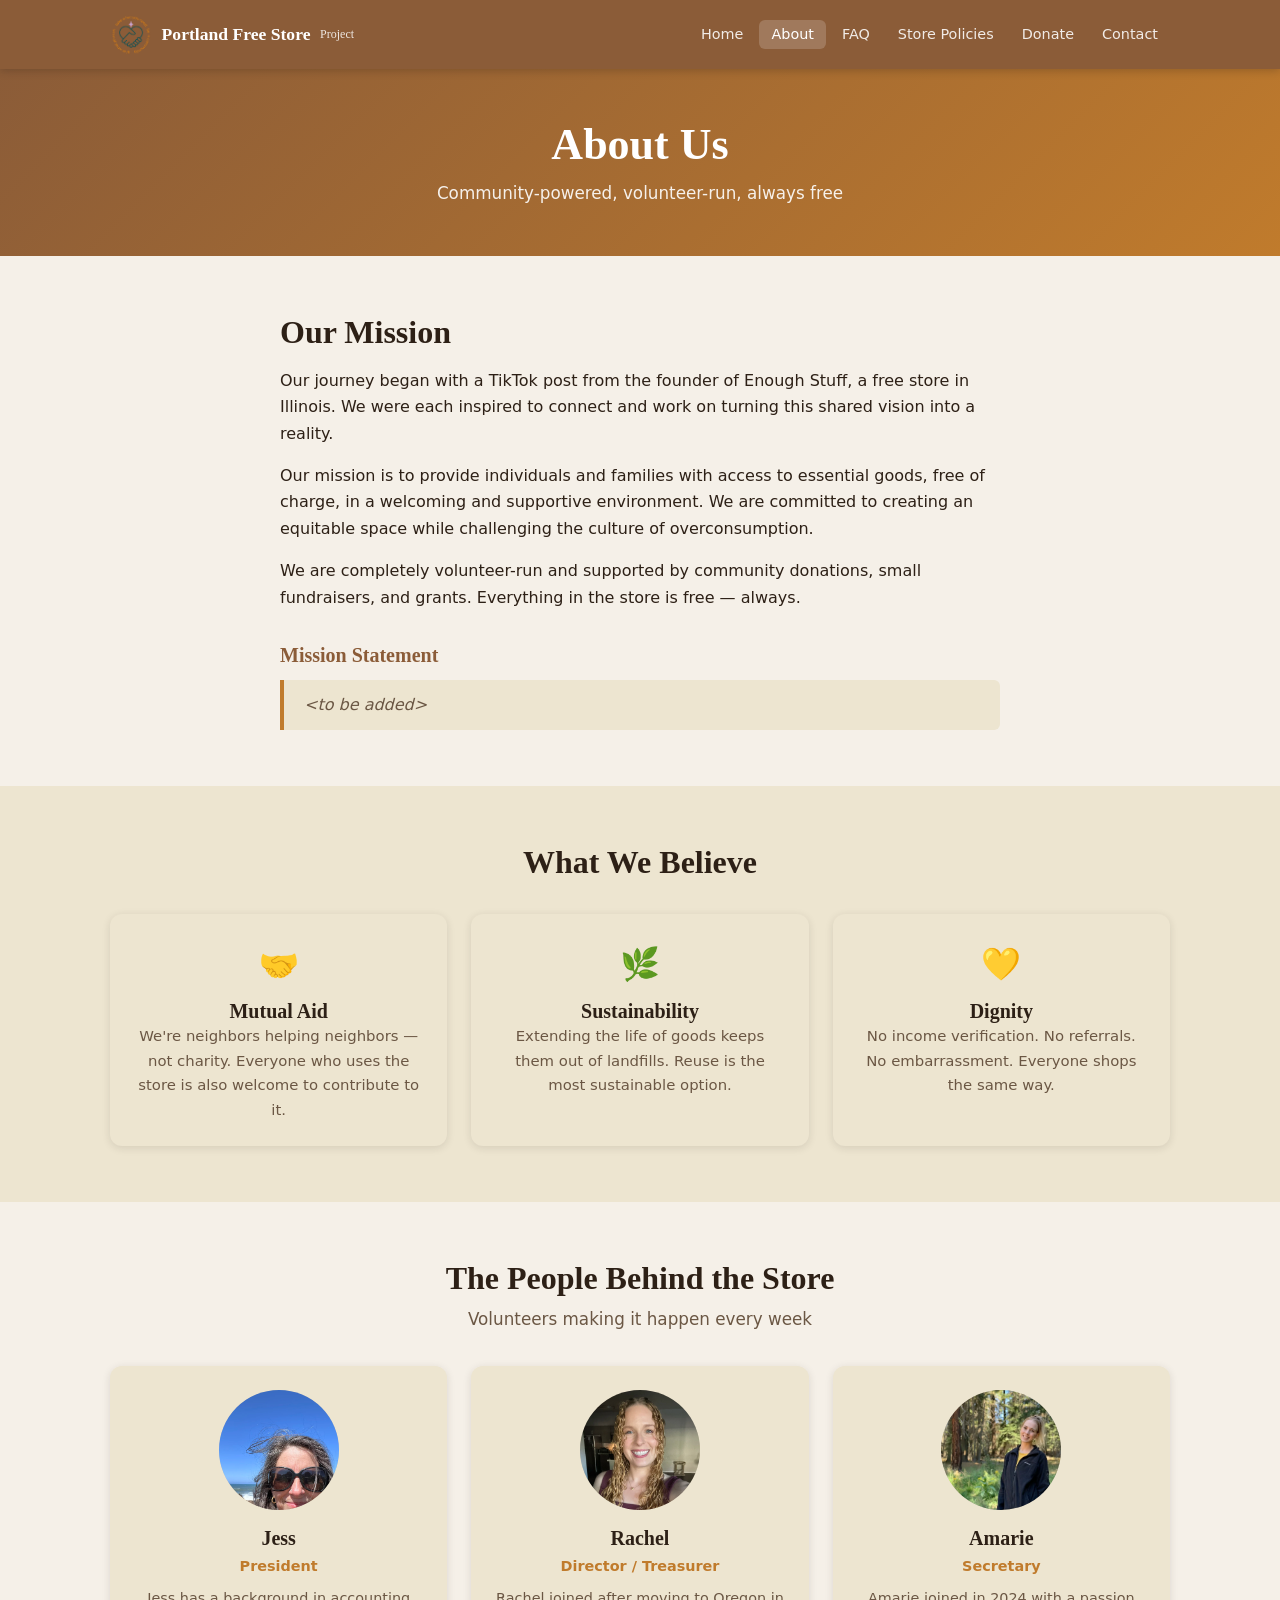
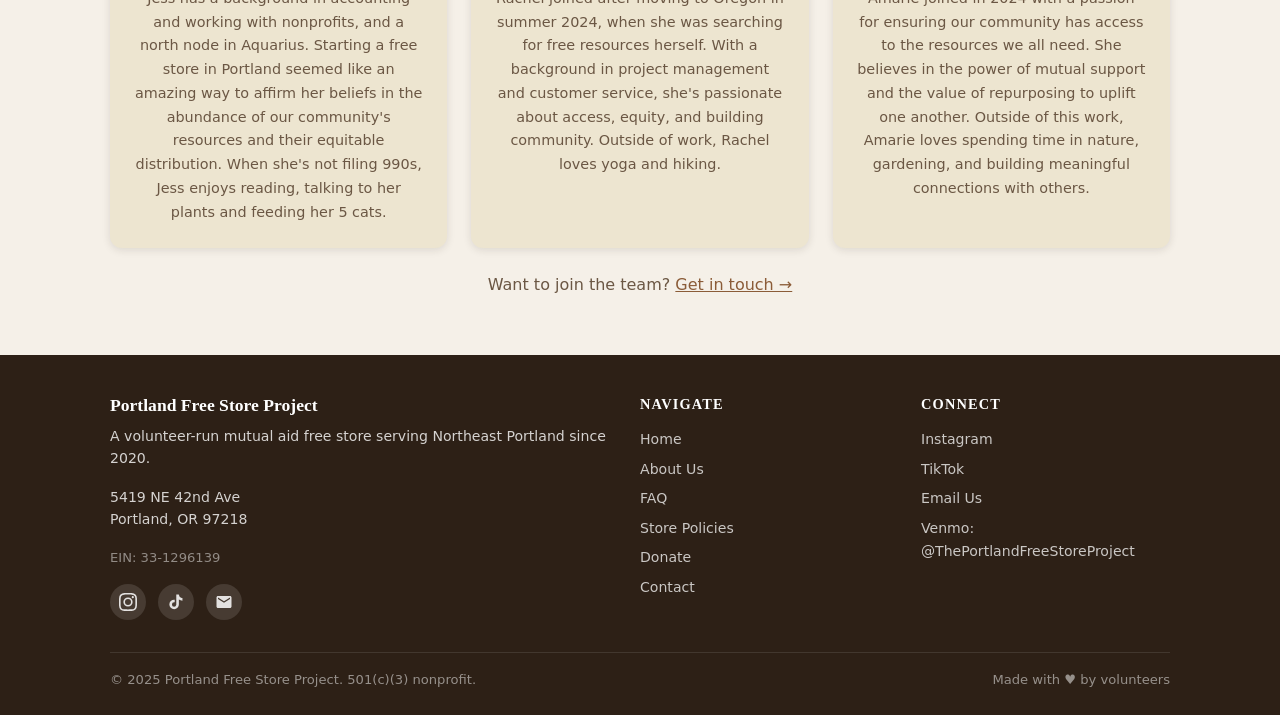
==== commit 2a0f7a04: "Refine donation UI, contact layout, FAQ, about page, and add Fly.io option to proposal - Donation am" ====
--- a/about.html
+++ b/about.html
@@ -48,6 +48,11 @@
       <p>Our journey began with a TikTok post from the founder of Enough Stuff, a free store in Illinois. We were each inspired to connect and work on turning this shared vision into a reality.</p>
       <p>Our mission is to provide individuals and families with access to essential goods, free of charge, in a welcoming and supportive environment. We are committed to creating an equitable space while challenging the culture of overconsumption.</p>
       <p>We are completely volunteer-run and supported by community donations, small fundraisers, and grants. Everything in the store is free — always.</p>
+
+      <h3 style="margin-top:2rem;margin-bottom:0.75rem;color:var(--color-primary)">Mission Statement</h3>
+      <blockquote style="border-left:4px solid var(--color-accent);padding:0.75rem 1.25rem;background:var(--color-surface);border-radius:0 var(--radius) var(--radius) 0;color:var(--color-muted);font-style:italic">
+        &lt;to be added&gt;
+      </blockquote>
     </div>
   </section>
 
--- a/css/style.css
+++ b/css/style.css
@@ -507,24 +507,10 @@
 }
 .amount-btn {
   padding: 0.55rem 1.25rem;
-  border: 2px solid var(--color-border);
-  border-radius: var(--radius);
-  background: #fff;
-  font-size: 0.95rem;
-  font-weight: 600;
-  cursor: pointer;
-  color: var(--color-text);
-  transition: border-color 0.15s, background 0.15s;
-}
-.amount-btn:hover,
-.amount-btn.selected {
-  border-color: var(--color-primary);
-  background: var(--color-surface);
-  color: var(--color-primary);
 }
 .frequency-toggle {
   display: flex;
-  border: 2px solid var(--color-border);
+  border: 2px solid var(--color-primary);
   border-radius: var(--radius);
   overflow: hidden;
   width: fit-content;
@@ -533,10 +519,11 @@
 .freq-btn {
   padding: 0.5rem 1.25rem;
   border: none;
-  background: #fff;
+  background: transparent;
   font-size: 0.9rem;
+  font-weight: 600;
   cursor: pointer;
-  color: var(--color-muted);
+  color: var(--color-primary);
   transition: background 0.15s, color 0.15s;
 }
 .freq-btn.active {
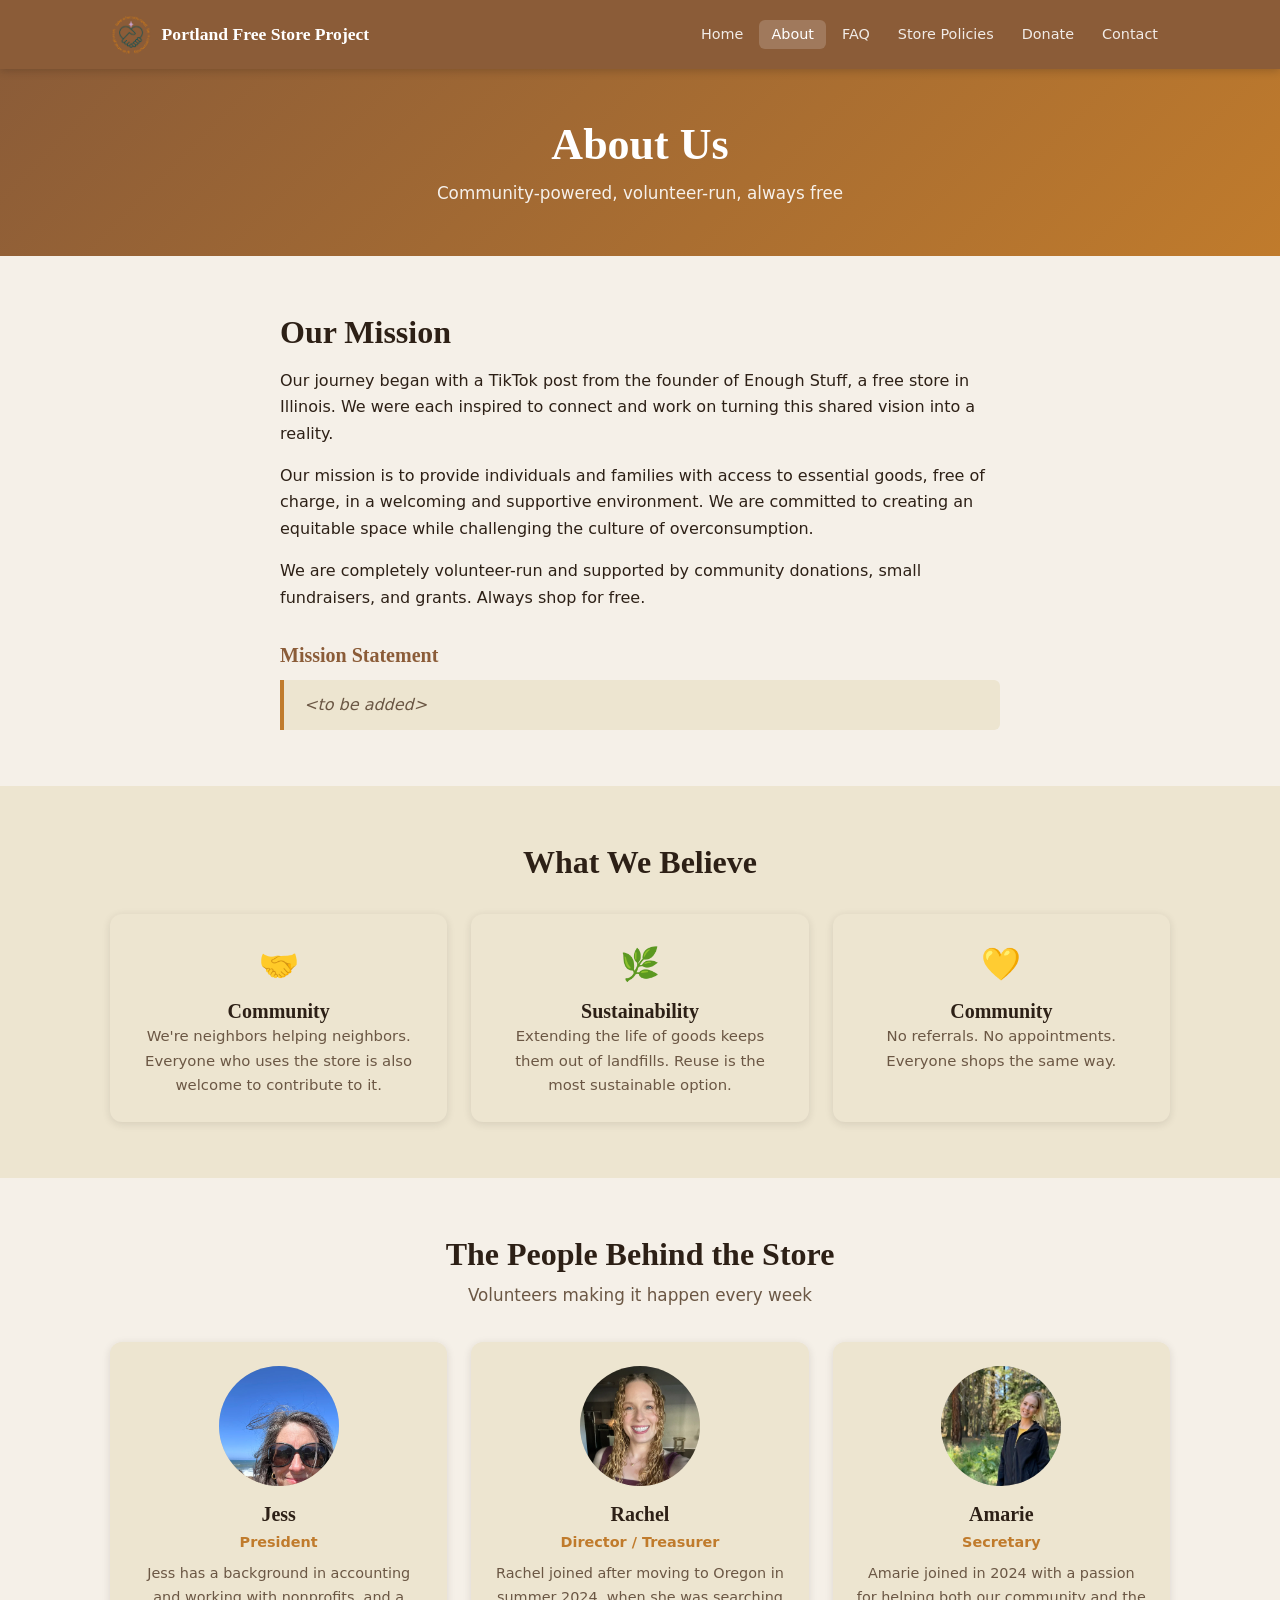
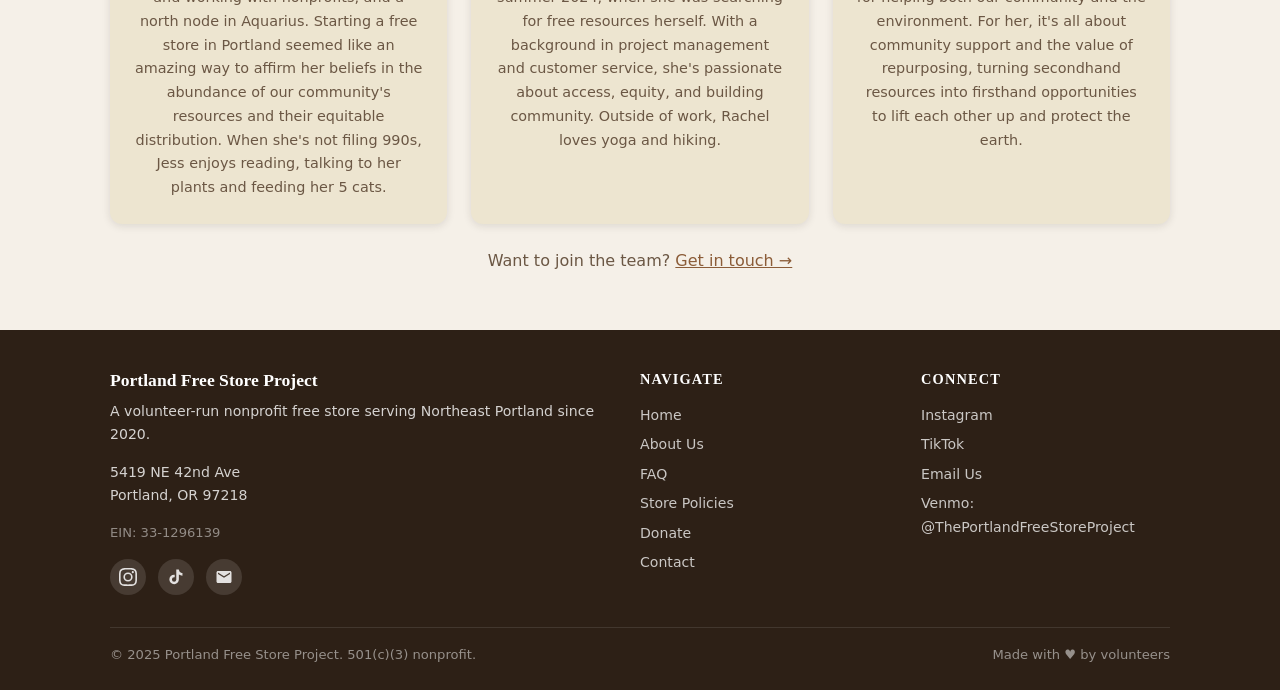
==== commit 1a90a97a: "Apply nonprofit team feedback: copy polish and de-AI pass - Replace "mutual aid" with "nonprofit" / " ====
--- a/about.html
+++ b/about.html
@@ -15,8 +15,7 @@
   <div class="nav-inner">
     <a href="index.html" class="nav-logo">
       <img src="images/logo.png" alt="">
-      Portland Free Store
-      <span>Project</span>
+      Portland Free Store Project
     </a>
     <button class="nav-hamburger" aria-label="Toggle menu" aria-expanded="false">
       <span></span><span></span><span></span>
@@ -47,7 +46,7 @@
       <h2 style="margin-bottom:1rem">Our Mission</h2>
       <p>Our journey began with a TikTok post from the founder of Enough Stuff, a free store in Illinois. We were each inspired to connect and work on turning this shared vision into a reality.</p>
       <p>Our mission is to provide individuals and families with access to essential goods, free of charge, in a welcoming and supportive environment. We are committed to creating an equitable space while challenging the culture of overconsumption.</p>
-      <p>We are completely volunteer-run and supported by community donations, small fundraisers, and grants. Everything in the store is free — always.</p>
+      <p>We are completely volunteer-run and supported by community donations, small fundraisers, and grants. Always shop for free.</p>
 
       <h3 style="margin-top:2rem;margin-bottom:0.75rem;color:var(--color-primary)">Mission Statement</h3>
       <blockquote style="border-left:4px solid var(--color-accent);padding:0.75rem 1.25rem;background:var(--color-surface);border-radius:0 var(--radius) var(--radius) 0;color:var(--color-muted);font-style:italic">
@@ -65,8 +64,8 @@
       <div class="grid-3">
         <div class="card text-center">
           <div style="font-size:2rem;margin-bottom:0.5rem">🤝</div>
-          <h3>Mutual Aid</h3>
-          <p style="color:var(--color-muted);font-size:0.93rem">We're neighbors helping neighbors — not charity. Everyone who uses the store is also welcome to contribute to it.</p>
+          <h3>Community</h3>
+          <p style="color:var(--color-muted);font-size:0.93rem">We're neighbors helping neighbors. Everyone who uses the store is also welcome to contribute to it.</p>
         </div>
         <div class="card text-center">
           <div style="font-size:2rem;margin-bottom:0.5rem">🌿</div>
@@ -75,8 +74,8 @@
         </div>
         <div class="card text-center">
           <div style="font-size:2rem;margin-bottom:0.5rem">💛</div>
-          <h3>Dignity</h3>
-          <p style="color:var(--color-muted);font-size:0.93rem">No income verification. No referrals. No embarrassment. Everyone shops the same way.</p>
+          <h3>Community</h3>
+          <p style="color:var(--color-muted);font-size:0.93rem">No referrals. No appointments. Everyone shops the same way.</p>
         </div>
       </div>
     </div>
@@ -115,7 +114,7 @@
           </div>
           <h3>Amarie</h3>
           <p class="role">Secretary</p>
-          <p>Amarie joined in 2024 with a passion for ensuring our community has access to the resources we all need. She believes in the power of mutual support and the value of repurposing to uplift one another. Outside of this work, Amarie loves spending time in nature, gardening, and building meaningful connections with others.</p>
+          <p>Amarie joined in 2024 with a passion for helping both our community and the environment. For her, it's all about community support and the value of repurposing, turning secondhand resources into firsthand opportunities to lift each other up and protect the earth.</p>
         </div>
 
       </div>
@@ -130,7 +129,7 @@
     <div class="footer-inner">
       <div class="footer-brand">
         <h3>Portland Free Store Project</h3>
-        <p>A volunteer-run mutual aid free store serving Northeast Portland since 2020.</p>
+        <p>A volunteer-run nonprofit free store serving Northeast Portland since 2020.</p>
         <p style="margin-top:0.5rem">5419 NE 42nd Ave<br>Portland, OR 97218</p>
         <p style="margin-top:0.5rem;font-size:0.82rem;opacity:0.6">EIN: 33-1296139</p>
         <div class="footer-social">
--- a/css/style.css
+++ b/css/style.css
@@ -166,7 +166,7 @@
   object-fit: cover;
   flex-shrink: 0;
 }
-.nav-logo span { display: block; font-size: 0.75rem; font-weight: 400; opacity: 0.85; }
+.nav-logo span { display: none; }
 .nav-links {
   display: flex;
   gap: 0.25rem;
@@ -306,6 +306,12 @@
   transform: scale(1.2);
 }
 
+@media (max-width: 768px) {
+  .carousel-slide .slide-content {
+    padding: 2rem 4rem;
+  }
+}
+
 /* Slide backgrounds — real photos with a dark overlay for text legibility */
 .slide-bg {
   background-size: cover;
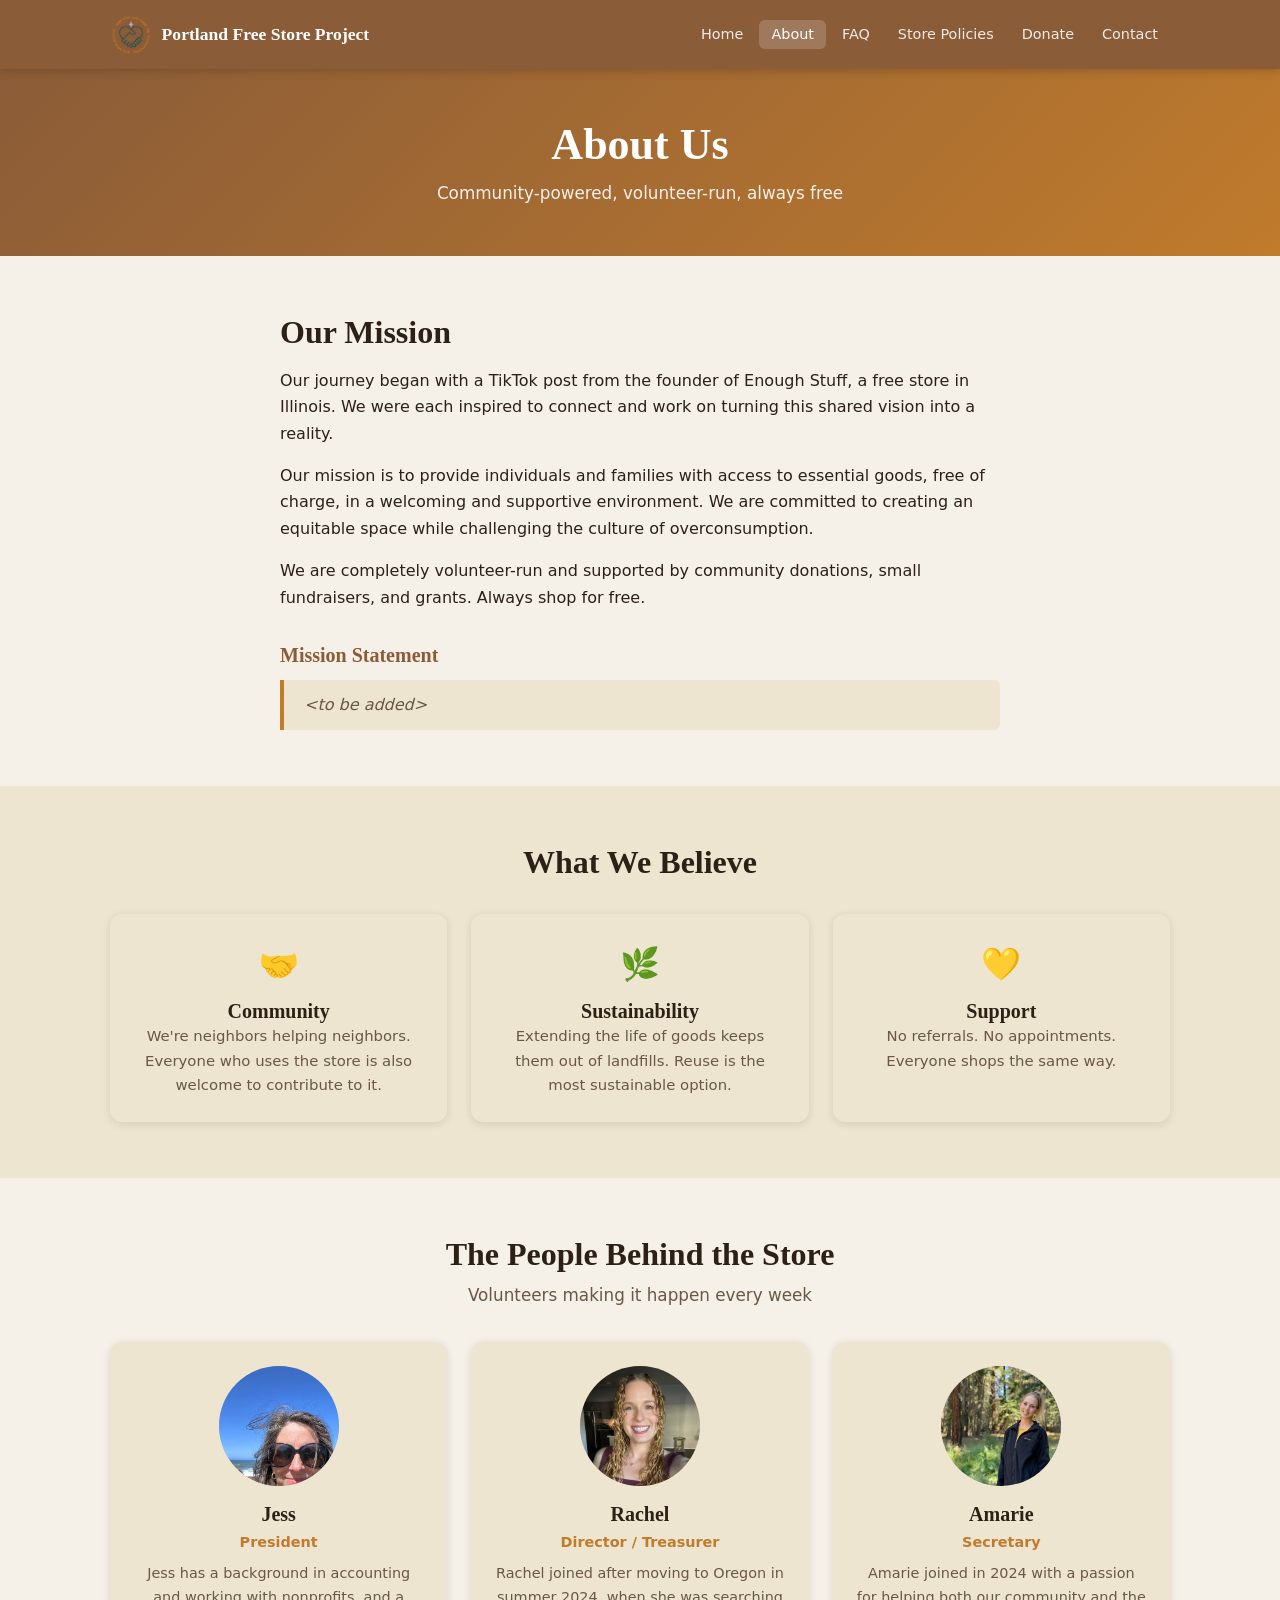
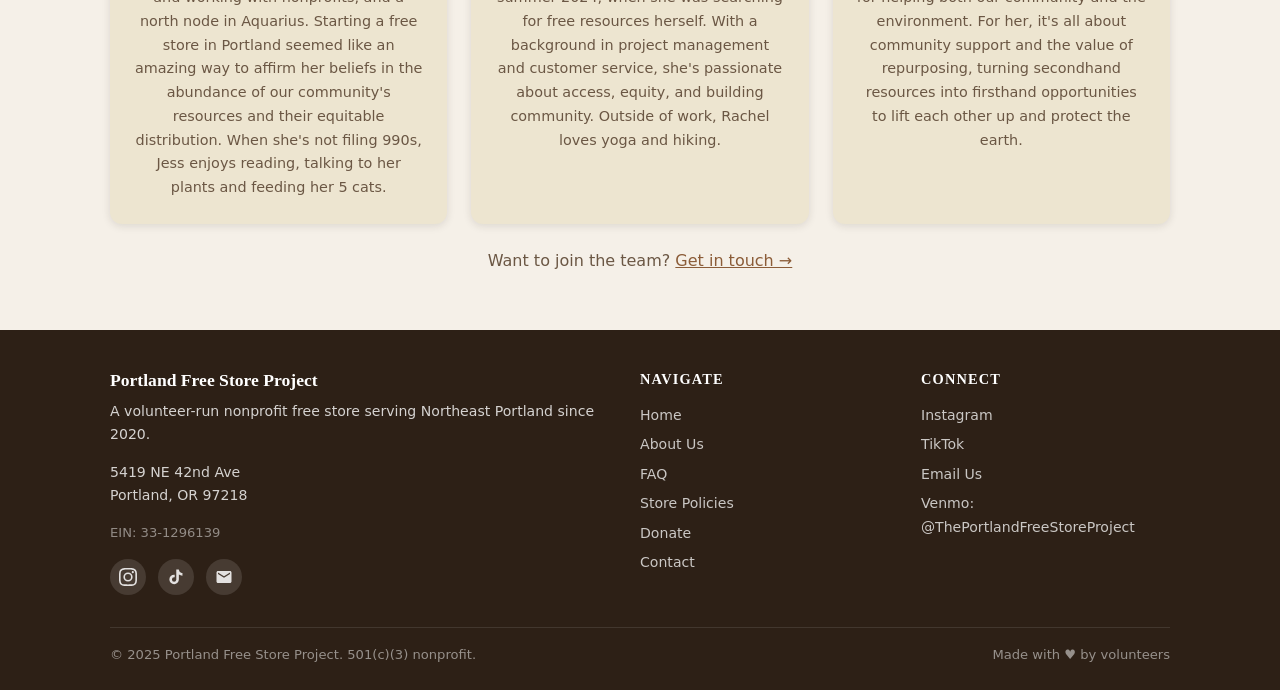
==== commit 002a0733: "Rename second values card from "Community" to "Support" Co-Authored-By: Claude Sonnet 4.6 <noreply@a" ====
--- a/about.html
+++ b/about.html
@@ -74,7 +74,7 @@
         </div>
         <div class="card text-center">
           <div style="font-size:2rem;margin-bottom:0.5rem">💛</div>
-          <h3>Community</h3>
+          <h3>Support</h3>
           <p style="color:var(--color-muted);font-size:0.93rem">No referrals. No appointments. Everyone shops the same way.</p>
         </div>
       </div>
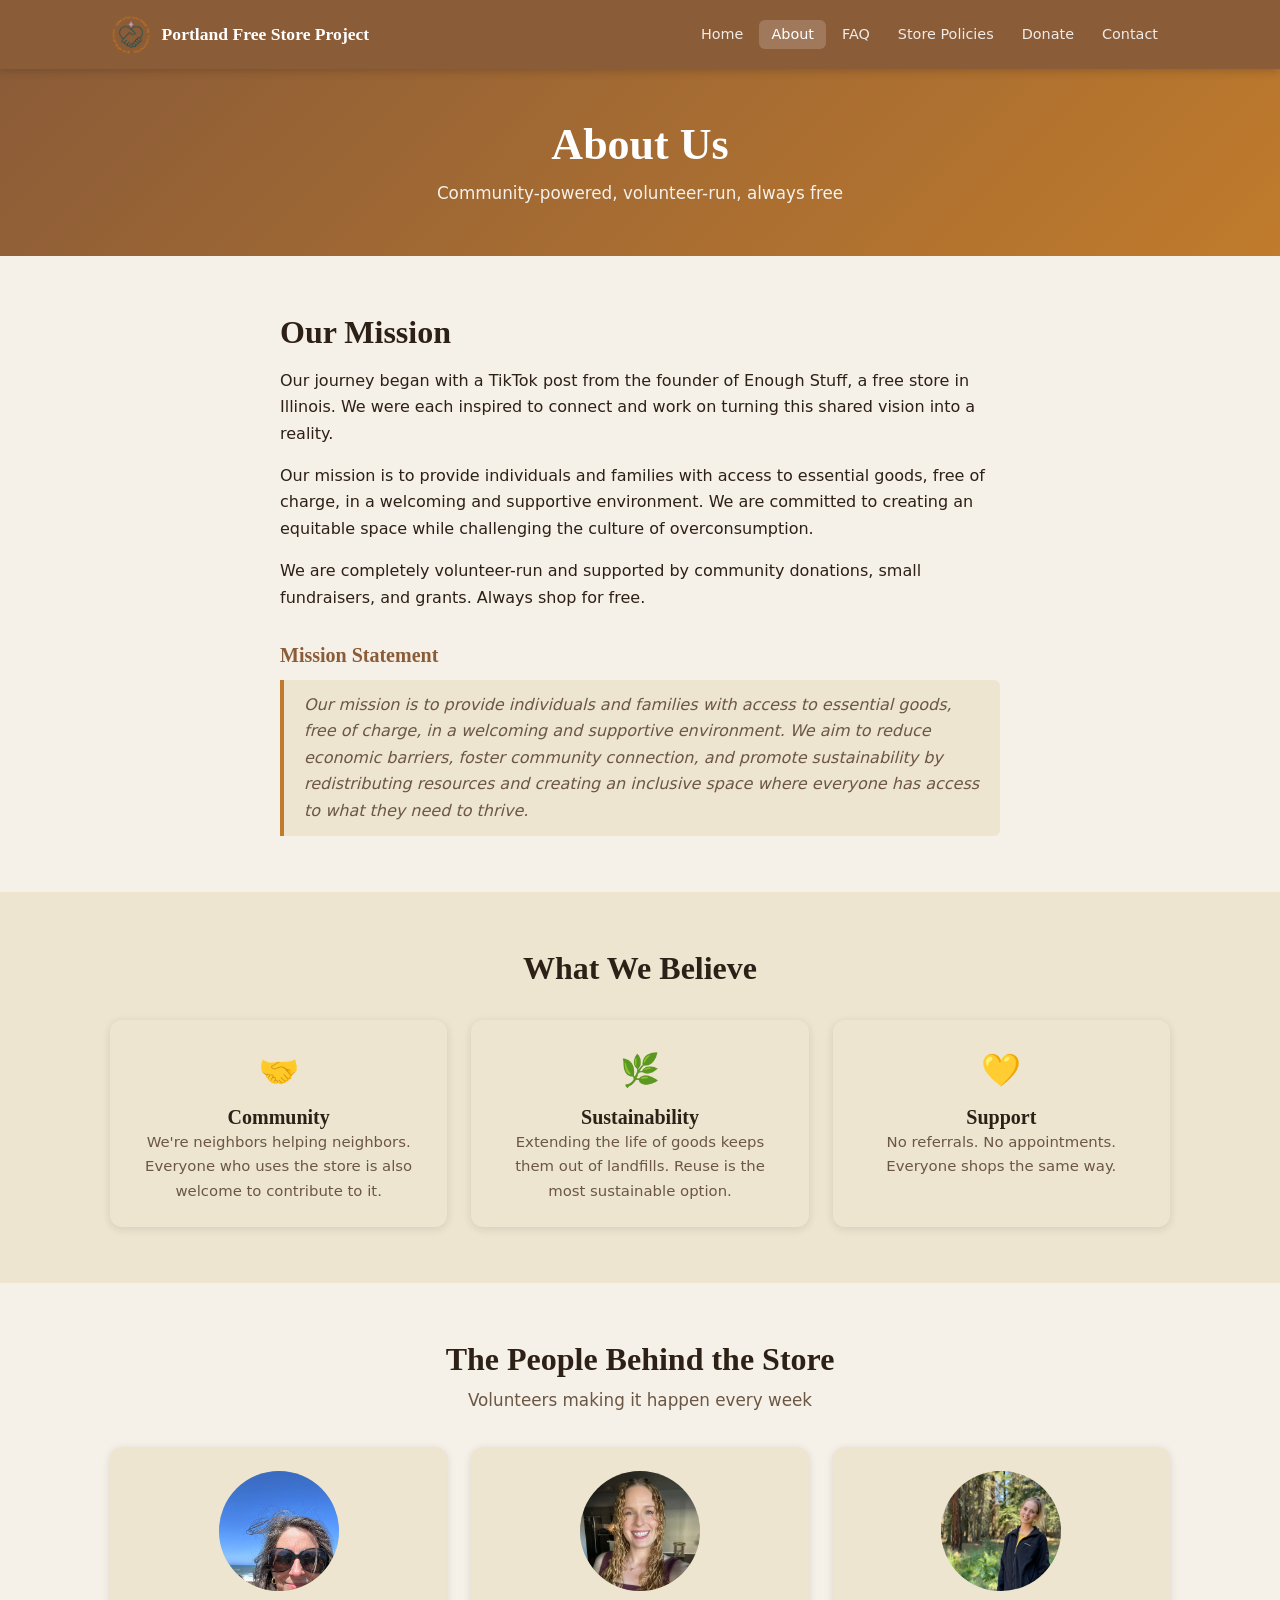
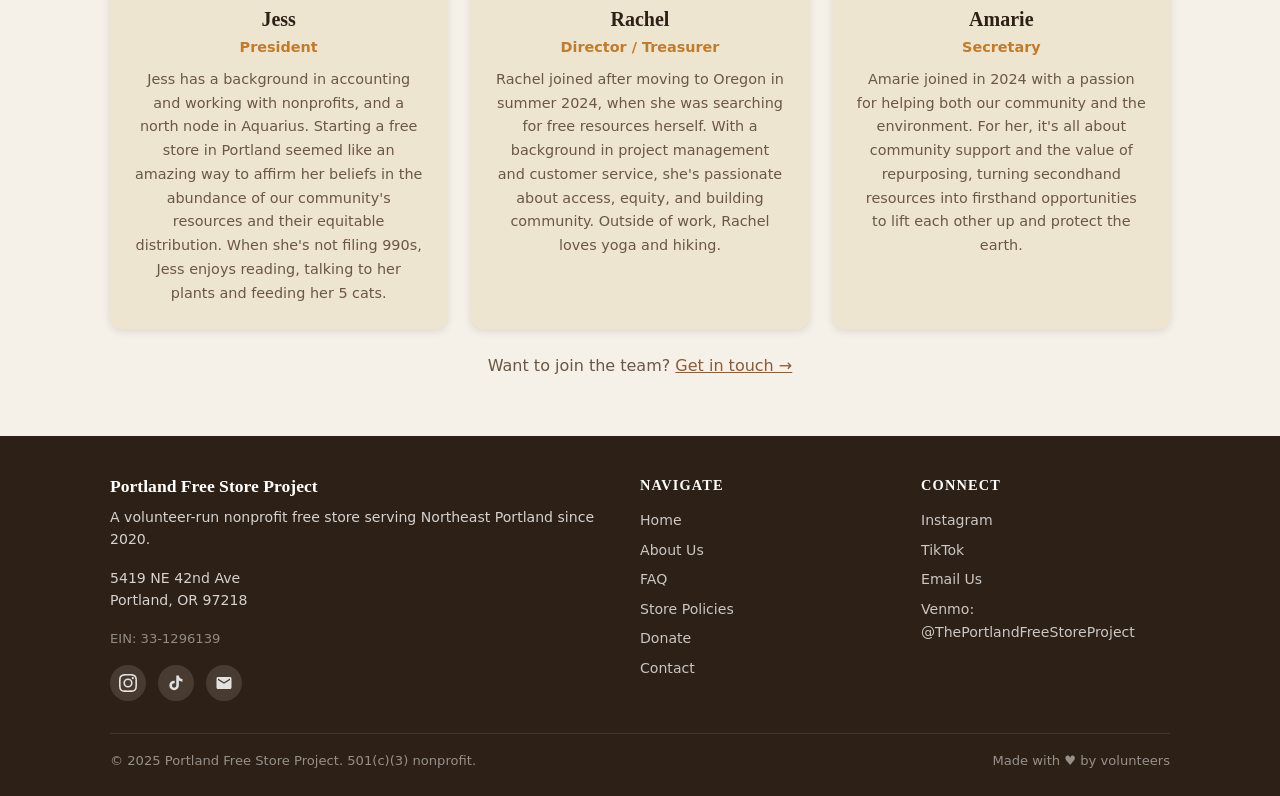
==== commit a469520f: "Add official mission statement to About page Co-Authored-By: Claude Sonnet 4.6 <noreply@anthropic.co" ====
--- a/about.html
+++ b/about.html
@@ -50,7 +50,7 @@
 
       <h3 style="margin-top:2rem;margin-bottom:0.75rem;color:var(--color-primary)">Mission Statement</h3>
       <blockquote style="border-left:4px solid var(--color-accent);padding:0.75rem 1.25rem;background:var(--color-surface);border-radius:0 var(--radius) var(--radius) 0;color:var(--color-muted);font-style:italic">
-        &lt;to be added&gt;
+        Our mission is to provide individuals and families with access to essential goods, free of charge, in a welcoming and supportive environment. We aim to reduce economic barriers, foster community connection, and promote sustainability by redistributing resources and creating an inclusive space where everyone has access to what they need to thrive.
       </blockquote>
     </div>
   </section>
